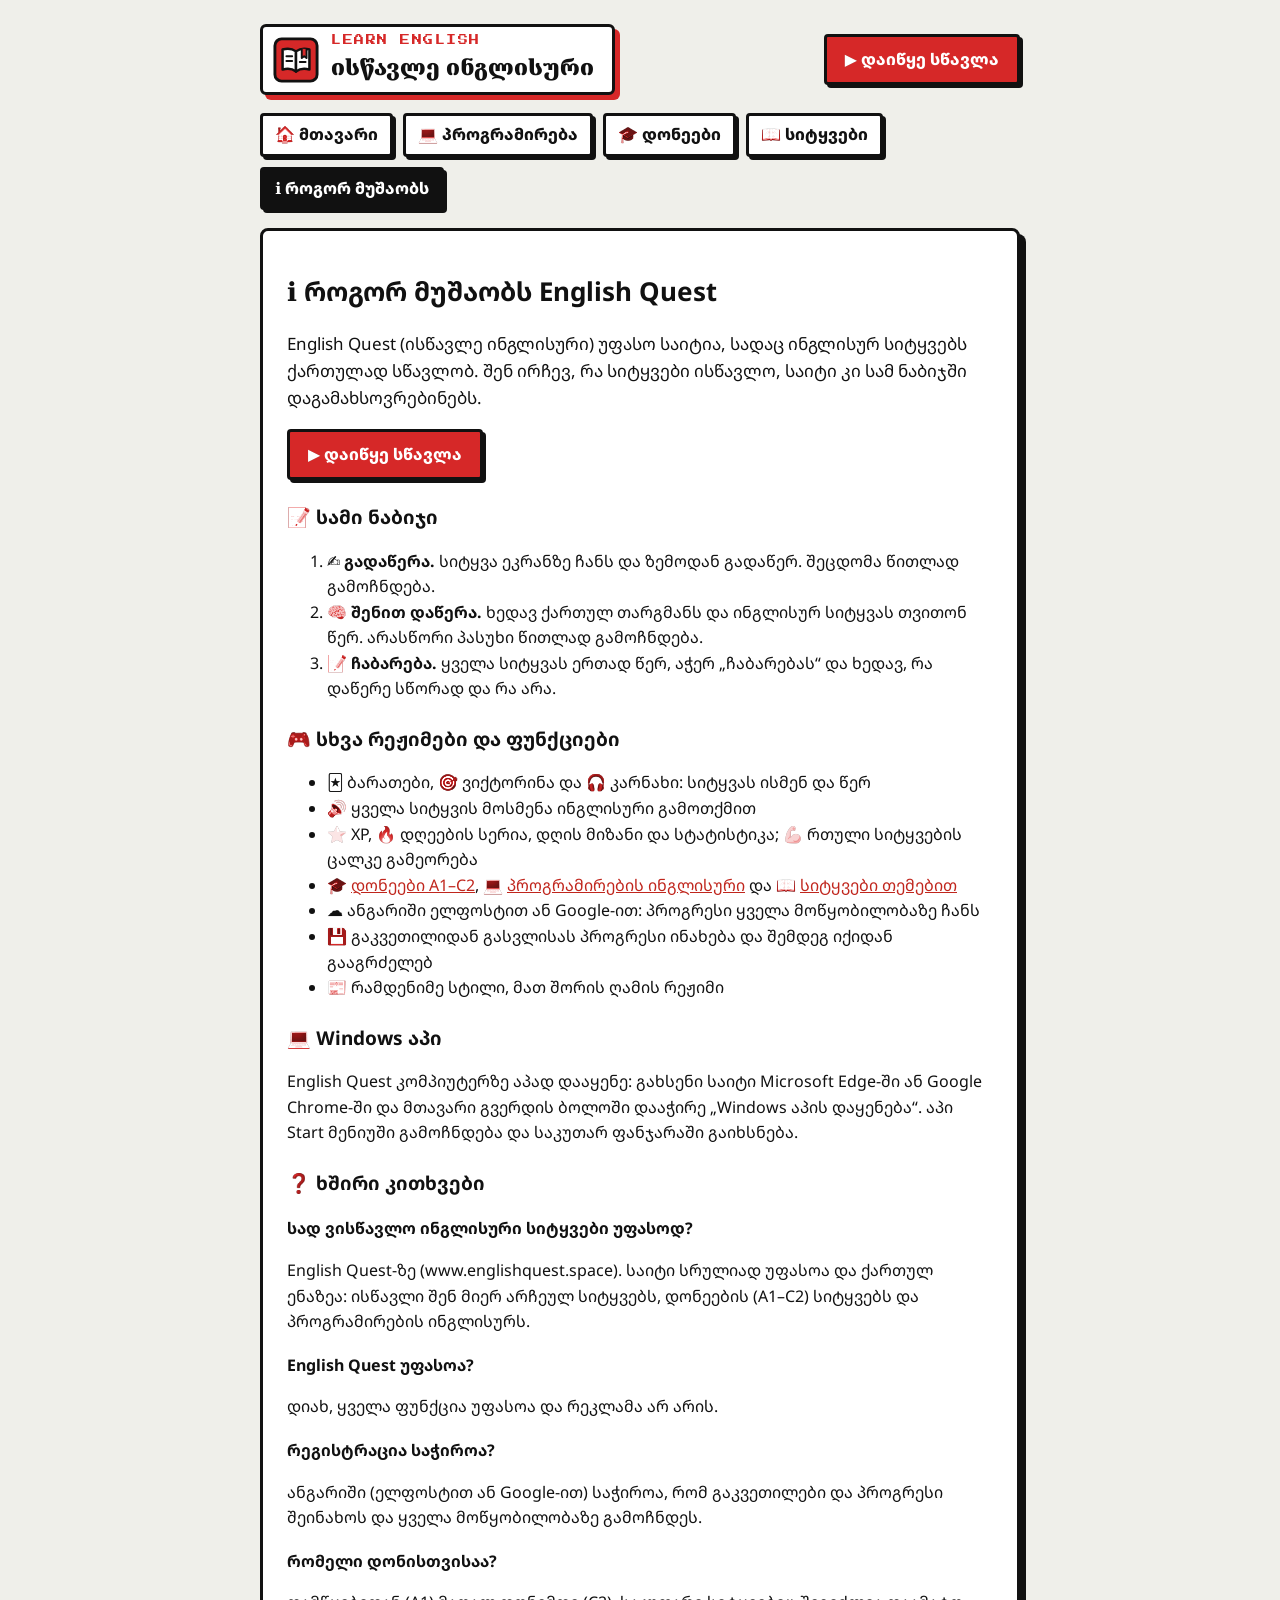
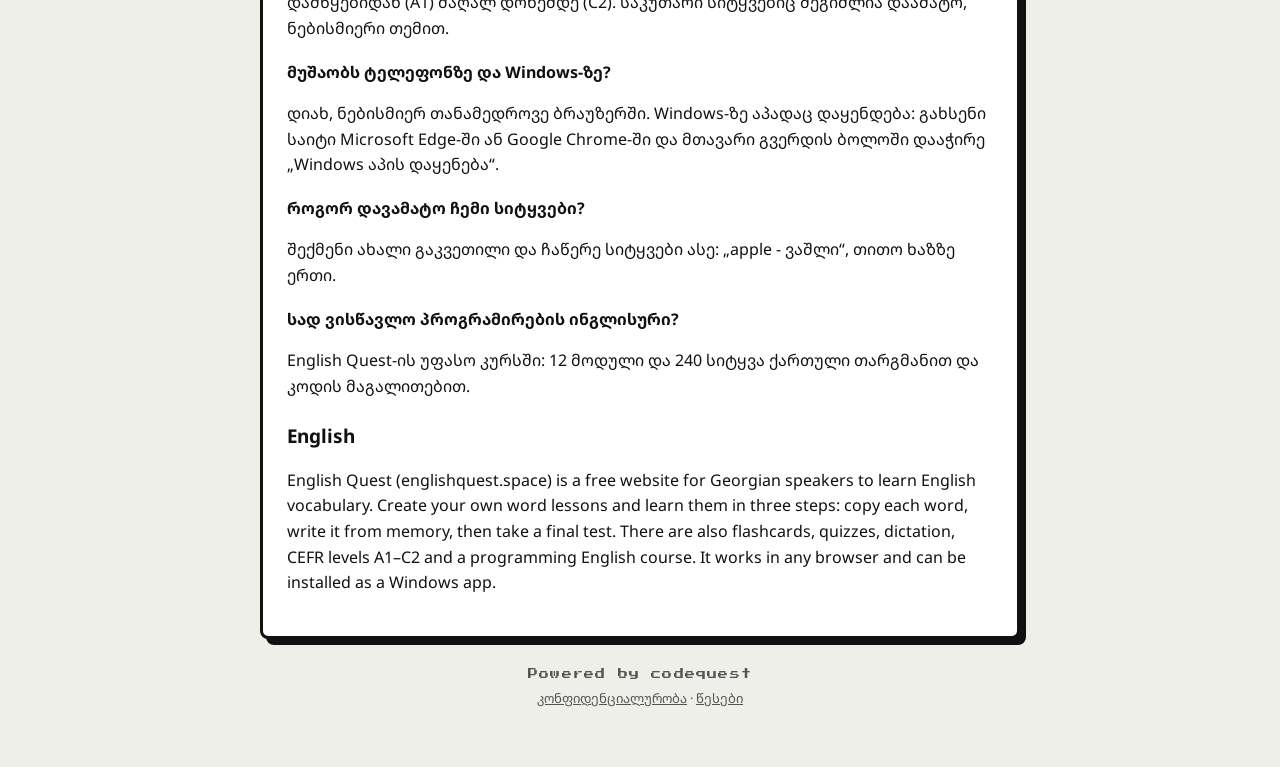
==== about.html @ 57269877 "Add Windows app install and public pages for Google and AI - Manifest, icons and an offline service " ====
<!doctype html>
<html lang="ka">
<head>
<meta charset="utf-8">
<meta name="viewport" content="width=device-width, initial-scale=1">
<title>როგორ ვისწავლოთ ინგლისური სიტყვები: 3 ნაბიჯი · English Quest</title>
<meta name="description" content="English Quest უფასოდ გასწავლის ინგლისურ სიტყვებს ქართულად: გადაწერე, შენით დაწერე და ჩააბარე ტესტი. ბარათები, ვიქტორინა, კარნახი, დონეები A1–C2 და Windows აპი.">
<link rel="canonical" href="https://www.englishquest.space/about">
<meta property="og:type" content="website">
<meta property="og:site_name" content="English Quest">
<meta property="og:locale" content="ka_GE">
<meta property="og:title" content="როგორ ვისწავლოთ ინგლისური სიტყვები: 3 ნაბიჯი · English Quest">
<meta property="og:description" content="English Quest უფასოდ გასწავლის ინგლისურ სიტყვებს ქართულად: გადაწერე, შენით დაწერე და ჩააბარე ტესტი. ბარათები, ვიქტორინა, კარნახი, დონეები A1–C2 და Windows აპი.">
<meta property="og:url" content="https://www.englishquest.space/about">
<meta property="og:image" content="https://www.englishquest.space/icon-512.png">
<meta name="twitter:card" content="summary">
<link rel="manifest" href="manifest.webmanifest">
<meta name="theme-color" content="#f4f4f1">
<link rel="icon" type="image/svg+xml" href="data:image/svg+xml,%3Csvg xmlns='http://www.w3.org/2000/svg' viewBox='0 0 48 48'%3E%3Crect x='2' y='2' width='44' height='44' rx='7' fill='%23d62828' stroke='%23111' stroke-width='3'/%3E%3Cpath d='M24 15c-4-3-9-3.5-14-2v21c5-1.5 10-1 14 2z' fill='%23fff' stroke='%23111' stroke-width='2.6' stroke-linejoin='round'/%3E%3Cpath d='M24 15c4-3 9-3.5 14-2v21c-5-1.5-10-1-14 2z' fill='%23fff' stroke='%23111' stroke-width='2.6' stroke-linejoin='round'/%3E%3C/svg%3E">
<link rel="icon" type="image/png" sizes="192x192" href="icon-192.png">
<!-- Vercel Web Analytics: ანონიმური ვიზიტების სტატისტიკა (cookie-ების გარეშე) -->
<script>window.va = window.va || function () { (window.vaq = window.vaq || []).push(arguments); };</script>
<script defer src="/_vercel/insights/script.js"></script>
<link rel="preconnect" href="https://fonts.googleapis.com">
<link rel="preconnect" href="https://fonts.gstatic.com" crossorigin>
<link href="https://fonts.googleapis.com/css2?family=Noto+Sans+Georgian:wght@400;600;800&family=Noto+Serif+Georgian:wght@900&family=Press+Start+2P&family=VT323&display=swap" rel="stylesheet">
<link rel="stylesheet" href="site.css">
<script type="application/ld+json">{"@context":"https://schema.org","url":"https://www.englishquest.space/about","@type":"FAQPage","mainEntity":[{"@type":"Question","name":"სად ვისწავლო ინგლისური სიტყვები უფასოდ?","acceptedAnswer":{"@type":"Answer","text":"English Quest-ზე (www.englishquest.space). საიტი სრულიად უფასოა და ქართულ ენაზეა: ისწავლი შენ მიერ არჩეულ სიტყვებს, დონეების (A1–C2) სიტყვებს და პროგრამირების ინგლისურს."}},{"@type":"Question","name":"English Quest უფასოა?","acceptedAnswer":{"@type":"Answer","text":"დიახ, ყველა ფუნქცია უფასოა და რეკლამა არ არის."}},{"@type":"Question","name":"რეგისტრაცია საჭიროა?","acceptedAnswer":{"@type":"Answer","text":"ანგარიში (ელფოსტით ან Google-ით) საჭიროა, რომ გაკვეთილები და პროგრესი შეინახოს და ყველა მოწყობილობაზე გამოჩნდეს."}},{"@type":"Question","name":"რომელი დონისთვისაა?","acceptedAnswer":{"@type":"Answer","text":"დამწყებიდან (A1) მაღალ დონემდე (C2). საკუთარი სიტყვებიც შეგიძლია დაამატო, ნებისმიერი თემით."}},{"@type":"Question","name":"მუშაობს ტელეფონზე და Windows-ზე?","acceptedAnswer":{"@type":"Answer","text":"დიახ, ნებისმიერ თანამედროვე ბრაუზერში. Windows-ზე აპადაც დაყენდება: გახსენი საიტი Microsoft Edge-ში ან Google Chrome-ში და მთავარი გვერდის ბოლოში დააჭირე „Windows აპის დაყენება“."}},{"@type":"Question","name":"როგორ დავამატო ჩემი სიტყვები?","acceptedAnswer":{"@type":"Answer","text":"შექმენი ახალი გაკვეთილი და ჩაწერე სიტყვები ასე: „apple - ვაშლი“, თითო ხაზზე ერთი."}},{"@type":"Question","name":"სად ვისწავლო პროგრამირების ინგლისური?","acceptedAnswer":{"@type":"Answer","text":"English Quest-ის უფასო კურსში: 12 მოდული და 240 სიტყვა ქართული თარგმანით და კოდის მაგალითებით."}}]}</script>
</head>
<body>
<svg width="0" height="0" style="position:absolute" aria-hidden="true" focusable="false">
  <filter id="rbw" x="-10%" y="-10%" width="120%" height="120%" color-interpolation-filters="sRGB">
    <feColorMatrix in="SourceGraphic" type="matrix" result="gray"
      values="0.2126 0.7152 0.0722 0 0  0.2126 0.7152 0.0722 0 0  0.2126 0.7152 0.0722 0 0  0 0 0 1 0"/>
    <feComponentTransfer in="gray" result="gray">
      <feFuncR type="linear" slope="1.3" intercept="-0.15"/>
      <feFuncG type="linear" slope="1.3" intercept="-0.15"/>
      <feFuncB type="linear" slope="1.3" intercept="-0.15"/>
    </feComponentTransfer>
    <feComponentTransfer in="gray" result="tone">
      <feFuncR type="table" tableValues="0.067 0.541 0.839 0.949 1"/>
      <feFuncG type="table" tableValues="0.067 0.078 0.157 0.639 1"/>
      <feFuncB type="table" tableValues="0.067 0.078 0.157 0.639 1"/>
    </feComponentTransfer>
    <feMorphology in="SourceAlpha" operator="dilate" radius="0.45" result="fat"/>
    <feFlood flood-color="#111" flood-opacity=".45"/>
    <feComposite in2="fat" operator="in" result="outline"/>
    <feMerge><feMergeNode in="outline"/><feMergeNode in="tone"/></feMerge>
  </filter>
</svg>
<header class="top">
  <a class="logo" href="./"><svg class="logo-mark" viewBox="0 0 48 48" aria-hidden="true">
        <rect x="2" y="2" width="44" height="44" rx="7" fill="#d62828" stroke="#111" stroke-width="3"/>
        <path d="M24 15c-4-3-9-3.5-14-2v21c5-1.5 10-1 14 2z" fill="#fff" stroke="#111" stroke-width="2.6" stroke-linejoin="round"/>
        <path d="M24 15c4-3 9-3.5 14-2v21c-5-1.5-10-1-14 2z" fill="#fff" stroke="#111" stroke-width="2.6" stroke-linejoin="round"/>
        <path d="M30 12.2V22l2.5-2 2.5 2v-9.6" fill="#d62828" stroke="#111" stroke-width="2" stroke-linejoin="round"/>
        <path d="M14 20h6M14 25h6M28 26h6" stroke="#111" stroke-width="2" stroke-linecap="round"/>
      </svg><span><span class="px">LEARN ENGLISH</span><b>ისწავლე ინგლისური</b></span></a>
  <a class="btn red" href="./"><span class="emo">▶</span> დაიწყე სწავლა</a>
</header>
<nav class="nav"><a href="./"><span class="emo">🏠</span> მთავარი</a><a href="course"><span class="emo">💻</span> პროგრამირება</a><a href="levels"><span class="emo">🎓</span> დონეები</a><a href="words"><span class="emo">📖</span> სიტყვები</a><a href="about" aria-current="page"><span class="emo">ℹ️</span> როგორ მუშაობს</a></nav>
<main>
<h1><span class="emo">ℹ️</span> როგორ მუშაობს English Quest</h1>
<p class="lead">English Quest (ისწავლე ინგლისური) უფასო საიტია, სადაც ინგლისურ სიტყვებს ქართულად სწავლობ.
შენ ირჩევ, რა სიტყვები ისწავლო, საიტი კი სამ ნაბიჯში დაგამახსოვრებინებს.</p>
<p><a class="btn red" href="./"><span class="emo">▶</span> დაიწყე სწავლა</a></p>
<h2><span class="emo">📝</span> სამი ნაბიჯი</h2>
<ol>
<li><b><span class="emo">✍️</span> გადაწერა.</b> სიტყვა ეკრანზე ჩანს და ზემოდან გადაწერ. შეცდომა წითლად გამოჩნდება.</li>
<li><b><span class="emo">🧠</span> შენით დაწერა.</b> ხედავ ქართულ თარგმანს და ინგლისურ სიტყვას თვითონ წერ. არასწორი პასუხი წითლად გამოჩნდება.</li>
<li><b><span class="emo">📝</span> ჩაბარება.</b> ყველა სიტყვას ერთად წერ, აჭერ „ჩაბარებას“ და ხედავ, რა დაწერე სწორად და რა არა.</li>
</ol>
<h2><span class="emo">🎮</span> სხვა რეჟიმები და ფუნქციები</h2>
<ul>
<li><span class="emo">🃏</span> ბარათები, <span class="emo">🎯</span> ვიქტორინა და <span class="emo">🎧</span> კარნახი: სიტყვას ისმენ და წერ</li>
<li><span class="emo">🔊</span> ყველა სიტყვის მოსმენა ინგლისური გამოთქმით</li>
<li><span class="emo">⭐</span> XP, <span class="emo">🔥</span> დღეების სერია, დღის მიზანი და სტატისტიკა; <span class="emo">💪</span> რთული სიტყვების ცალკე გამეორება</li>
<li><span class="emo">🎓</span> <a href="levels">დონეები A1–C2</a>, <span class="emo">💻</span> <a href="course">პროგრამირების ინგლისური</a> და <span class="emo">📖</span> <a href="words">სიტყვები თემებით</a></li>
<li><span class="emo">☁️</span> ანგარიში ელფოსტით ან Google-ით: პროგრესი ყველა მოწყობილობაზე ჩანს</li>
<li><span class="emo">💾</span> გაკვეთილიდან გასვლისას პროგრესი ინახება და შემდეგ იქიდან გააგრძელებ</li>
<li><span class="emo">📰</span> რამდენიმე სტილი, მათ შორის ღამის რეჟიმი</li>
</ul>
<h2><span class="emo">💻</span> Windows აპი</h2>
<p>English Quest კომპიუტერზე აპად დააყენე: გახსენი საიტი Microsoft Edge-ში ან Google Chrome-ში და მთავარი გვერდის ბოლოში
დააჭირე „Windows აპის დაყენება“. აპი Start მენიუში გამოჩნდება და საკუთარ ფანჯარაში გაიხსნება.</p>
<h2><span class="emo">❓</span> ხშირი კითხვები</h2>
<h3>სად ვისწავლო ინგლისური სიტყვები უფასოდ?</h3>
<p>English Quest-ზე (www.englishquest.space). საიტი სრულიად უფასოა და ქართულ ენაზეა: ისწავლი შენ მიერ არჩეულ სიტყვებს, დონეების (A1–C2) სიტყვებს და პროგრამირების ინგლისურს.</p>
<h3>English Quest უფასოა?</h3>
<p>დიახ, ყველა ფუნქცია უფასოა და რეკლამა არ არის.</p>
<h3>რეგისტრაცია საჭიროა?</h3>
<p>ანგარიში (ელფოსტით ან Google-ით) საჭიროა, რომ გაკვეთილები და პროგრესი შეინახოს და ყველა მოწყობილობაზე გამოჩნდეს.</p>
<h3>რომელი დონისთვისაა?</h3>
<p>დამწყებიდან (A1) მაღალ დონემდე (C2). საკუთარი სიტყვებიც შეგიძლია დაამატო, ნებისმიერი თემით.</p>
<h3>მუშაობს ტელეფონზე და Windows-ზე?</h3>
<p>დიახ, ნებისმიერ თანამედროვე ბრაუზერში. Windows-ზე აპადაც დაყენდება: გახსენი საიტი Microsoft Edge-ში ან Google Chrome-ში და მთავარი გვერდის ბოლოში დააჭირე „Windows აპის დაყენება“.</p>
<h3>როგორ დავამატო ჩემი სიტყვები?</h3>
<p>შექმენი ახალი გაკვეთილი და ჩაწერე სიტყვები ასე: „apple - ვაშლი“, თითო ხაზზე ერთი.</p>
<h3>სად ვისწავლო პროგრამირების ინგლისური?</h3>
<p>English Quest-ის უფასო კურსში: 12 მოდული და 240 სიტყვა ქართული თარგმანით და კოდის მაგალითებით.</p>
<h2 lang="en">English</h2>
<p lang="en">English Quest (englishquest.space) is a free website for Georgian speakers to learn English vocabulary.
Create your own word lessons and learn them in three steps: copy each word, write it from memory, then take a final test.
There are also flashcards, quizzes, dictation, CEFR levels A1–C2 and a programming English course.
It works in any browser and can be installed as a Windows app.</p>
</main>
<footer class="foot">Powered by codequest
  <div class="legal"><a href="privacy">კონფიდენციალურობა</a> · <a href="terms">წესები</a></div></footer>
</body>
</html>
---- site.css ----
/* საჯარო გვერდები (კურსი, დონეები, სიტყვები, როგორ მუშაობს, კონფიდენციალურობა, წესები), მთავარი („გაზეთის“) სტილით */
:root { --bg:#efefea; --card:#fff; --ink:#111; --muted:#555; --line:#111; --accent:#c0261d; color-scheme: light; }
* { box-sizing: border-box; }
body { margin: 0; padding: 24px 16px 60px; background: var(--bg); color: var(--ink);
       font-family: "Noto Sans Georgian", system-ui, sans-serif; line-height: 1.6; }
main { max-width: 760px; margin: 0 auto; padding: 24px; background: var(--card);
       border: 3px solid var(--line); border-radius: 8px; box-shadow: 6px 6px 0 var(--line); overflow-wrap: break-word; }
h1 { font-size: 26px; margin: 16px 0 4px; }
h2 { font-size: 19px; margin: 22px 0 6px; }
a { color: var(--accent); }
.muted { color: var(--muted); font-size: 14px; }
hr { border: none; border-top: 2px dashed var(--muted); margin: 30px 0; }

/* ზედა ზოლი, მენიუ და ღილაკები, როგორც აპში */
.top, .nav { max-width: 760px; margin: 0 auto 18px; display: flex; flex-wrap: wrap; gap: 10px; }
.top { align-items: center; justify-content: space-between; gap: 14px; }
.logo { display: inline-flex; align-items: center; gap: 12px; padding: 8px 18px 8px 10px; background: #fff; color: #111;
        text-decoration: none; border: 3px solid #111; border-radius: 6px; box-shadow: 5px 5px 0 #d62828; }
.logo svg { width: 46px; height: 46px; flex: none; }
.logo .px { display: block; font: 10px "Press Start 2P", monospace; letter-spacing: .15em; margin-bottom: 4px; color: #d62828; }
.logo b { font-family: "Noto Serif Georgian", Georgia, serif; font-weight: 900; font-size: 22px; }
.nav a, .btn { font-weight: 800; color: #111; text-decoration: none; padding: 6px 12px; background: #fff;
               border: 3px solid #111; border-radius: 4px; box-shadow: 3px 3px 0 #111; }
.nav a[aria-current] { background: #111; color: #fff; }
.btn.red { display: inline-block; padding: 10px 18px; background: #d62828; color: #fff; }
.lead { font-size: 17px; }
.toc { display: flex; flex-wrap: wrap; gap: 4px 16px; font-size: 14px; }
h3 { font-size: 16px; margin: 18px 0 2px; }
table { width: 100%; border-collapse: collapse; margin: 8px 0; }
th, td { text-align: left; padding: 5px 10px; border-bottom: 1px solid #ddd; }
th { border-bottom: 3px solid #111; }
pre { padding: 12px 14px; background: #111; color: #f4f4f1; border-radius: 6px; overflow-x: auto;
      font: 13px/1.55 ui-monospace, Consolas, "Courier New", monospace; }
.foot { margin-top: 30px; text-align: center; color: var(--muted); font: 10px "Press Start 2P", monospace; letter-spacing: .12em; }
.foot .legal { margin-top: 10px; font: 13px "Noto Sans Georgian", sans-serif; letter-spacing: 0; }
.foot a { color: var(--muted); }
/* ემოჯები წითელ-შავ-თეთრად, როგორც აპში (ფილტრი #rbw გვერდის დასაწყისშია) */
.emo { filter: url(#rbw); }
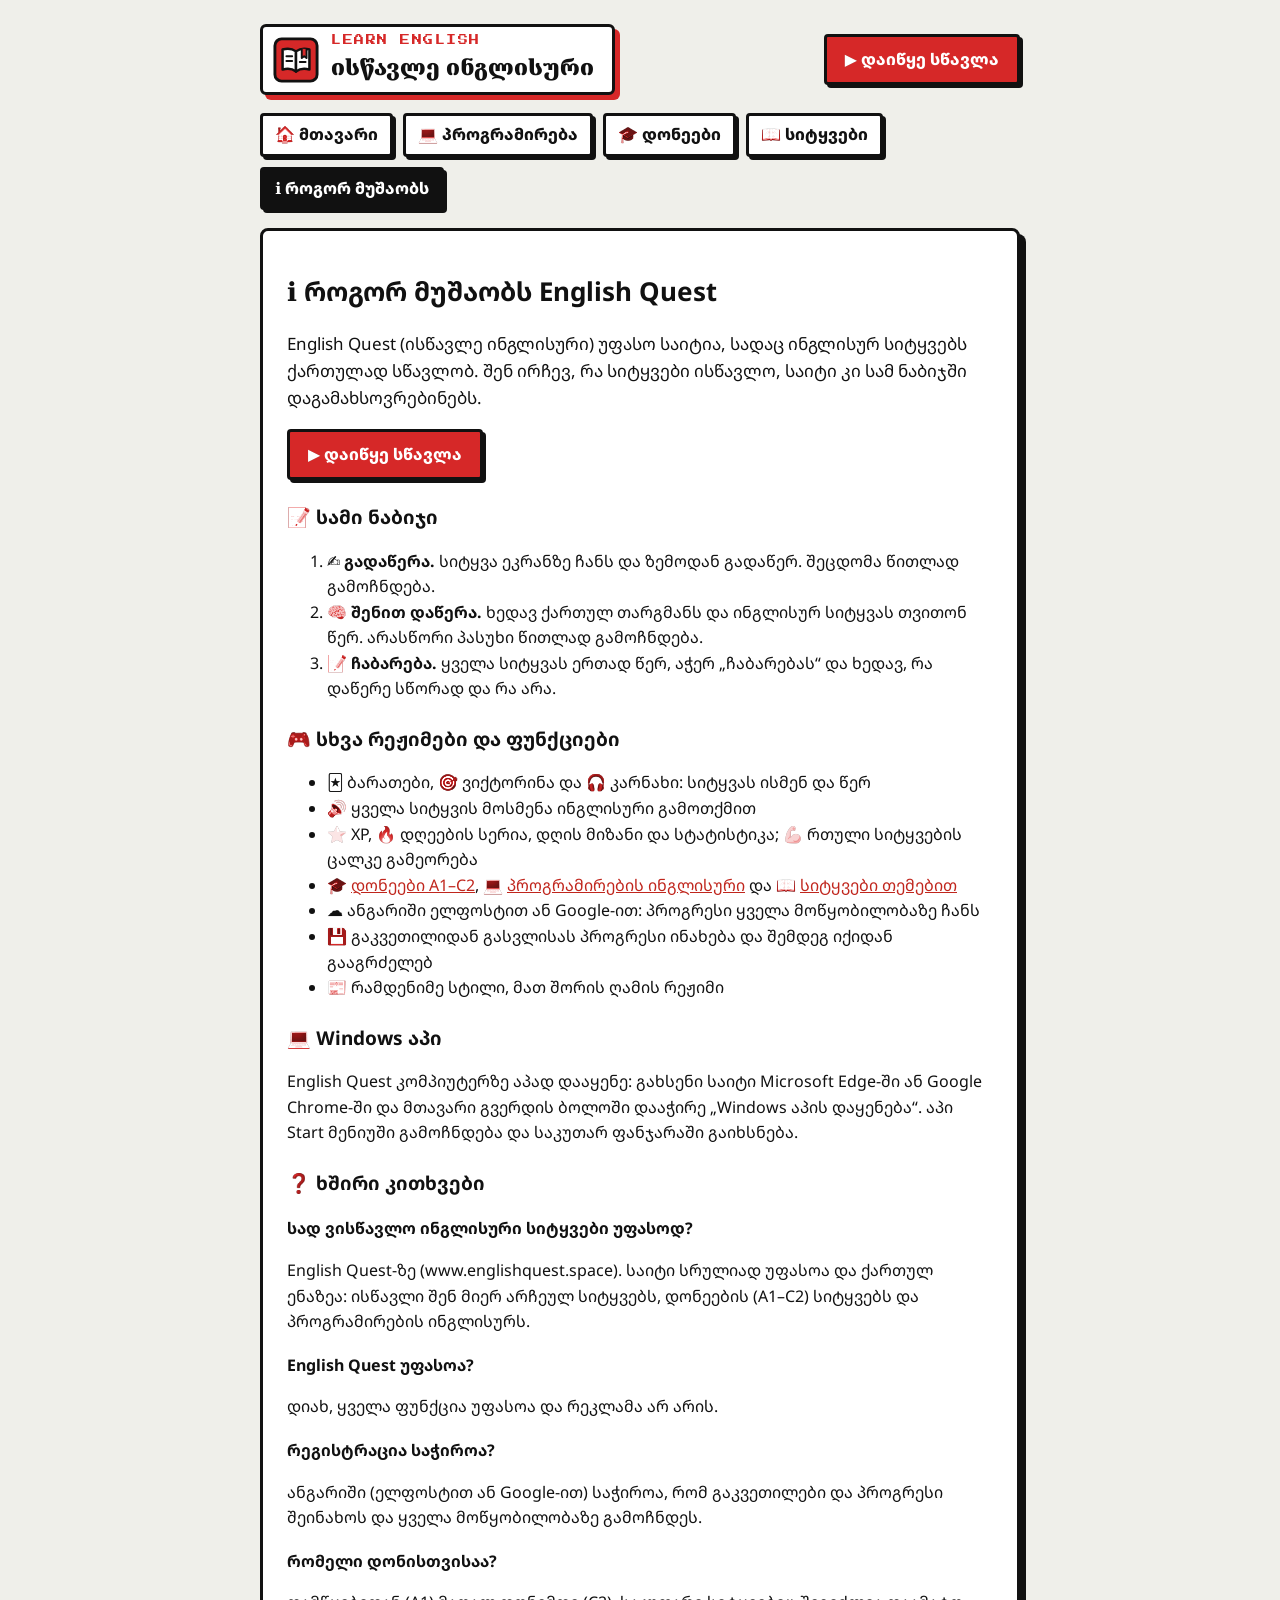
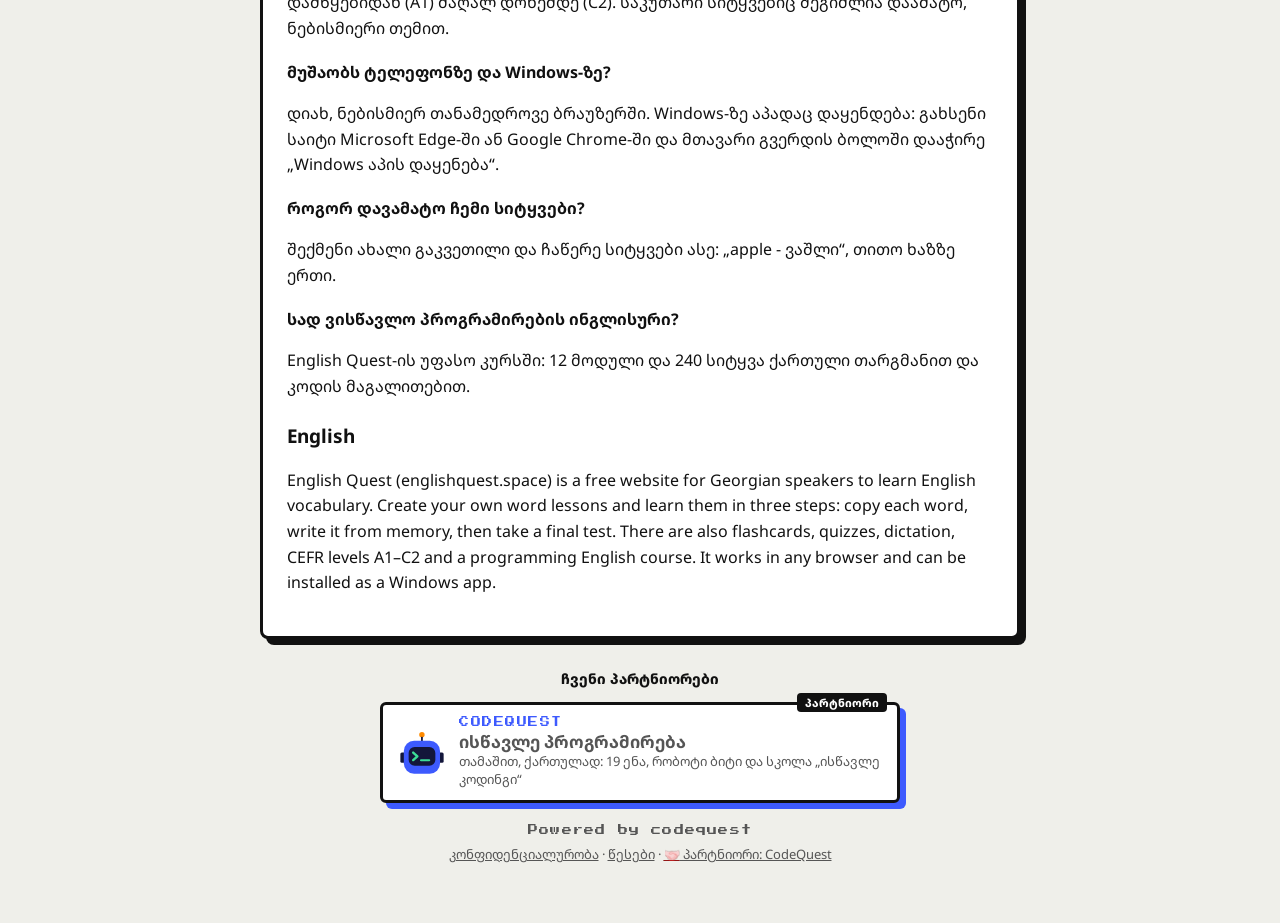
==== commit 28cf4f2c: "Add partner banner for CodeQuest (codequest.space) in the footer of the app and public pages Co-Auth" ====
--- a/about.html
+++ b/about.html
@@ -104,7 +104,7 @@
 There are also flashcards, quizzes, dictation, CEFR levels A1–C2 and a programming English course.
 It works in any browser and can be installed as a Windows app.</p>
 </main>
-<footer class="foot">Powered by codequest
-  <div class="legal"><a href="privacy">კონფიდენციალურობა</a> · <a href="terms">წესები</a></div></footer>
+<footer class="foot"><div class="pt"><p class="pt-h">ჩვენი პარტნიორები</p><a class="pt-ad" href="https://codequest.space/?utm_source=englishquest&amp;utm_medium=partner&amp;utm_campaign=pages" target="_blank" rel="noopener"><svg viewBox="0 0 305 290" width="46" height="44" aria-hidden="true"><circle cx="152" cy="24" r="18" fill="#FF8A00"/><rect x="146" y="38" width="12" height="30" fill="#13163A"/><rect x="9" y="142" width="34" height="67" rx="10" fill="#13163A"/><rect x="262" y="142" width="34" height="67" rx="10" fill="#13163A"/><rect x="32" y="63" width="240" height="219" rx="68" fill="#3D5AFE"/><rect x="64" y="105" width="177" height="125" rx="40" fill="#13163A"/><polyline points="94,142 122,167 94,192" fill="none" stroke="#3DDC97" stroke-width="16" stroke-linecap="round" stroke-linejoin="round"/><line x1="146" y1="193" x2="200" y2="193" stroke="#3DDC97" stroke-width="14" stroke-linecap="round"/></svg><span class="pt-t"><small>CODEQUEST</small><b>ისწავლე პროგრამირება</b><em>თამაშით, ქართულად: 19 ენა, რობოტი ბიტი და სკოლა „ისწავლე კოდინგი“</em></span><span class="pt-tag">პარტნიორი</span></a></div>Powered by codequest
+  <div class="legal"><a href="privacy">კონფიდენციალურობა</a> · <a href="terms">წესები</a> · <a href="https://codequest.space/?utm_source=englishquest&amp;utm_medium=partner&amp;utm_campaign=pages" target="_blank" rel="noopener"><span class="emo">🤝</span> პარტნიორი: CodeQuest</a></div></footer>
 </body>
 </html>
--- a/site.css
+++ b/site.css
@@ -36,3 +36,15 @@
 .foot a { color: var(--muted); }
 /* ემოჯები წითელ-შავ-თეთრად, როგორც აპში (ფილტრი #rbw გვერდის დასაწყისშია) */
 .emo { filter: url(#rbw); }
+/* პარტნიორის პატარა რეკლამა (CodeQuest) */
+.pt { margin: 26px auto 22px; max-width: 520px; font-family: "Noto Sans Georgian", sans-serif; letter-spacing: 0; }
+.pt-h { margin: 0 0 14px; font-weight: 800; font-size: 14px; color: #111; }
+.pt-ad { display: flex; align-items: center; gap: 14px; position: relative; padding: 12px 16px; background: #fff; color: #111; text-align: left;
+         text-decoration: none; border: 3px solid #111; border-radius: 6px; box-shadow: 6px 6px 0 #3d5afe; transition: transform .15s, box-shadow .15s; }
+.pt-ad:hover { transform: translate(-2px, -2px); box-shadow: 8px 8px 0 #3d5afe; }
+.pt-ad svg { flex: none; }
+.pt-t { display: grid; min-width: 0; }
+.pt-t small { color: #3d5afe; font: 10px "Press Start 2P", monospace; letter-spacing: .15em; margin-bottom: 4px; }
+.pt-t b { font-size: 17px; line-height: 1.25; }
+.pt-t em { font-style: normal; font-size: 13px; color: #555; line-height: 1.4; }
+.pt-tag { position: absolute; top: -12px; right: 10px; background: #111; color: #fff; font-size: 11px; font-weight: 800; padding: 2px 8px; border-radius: 4px; }
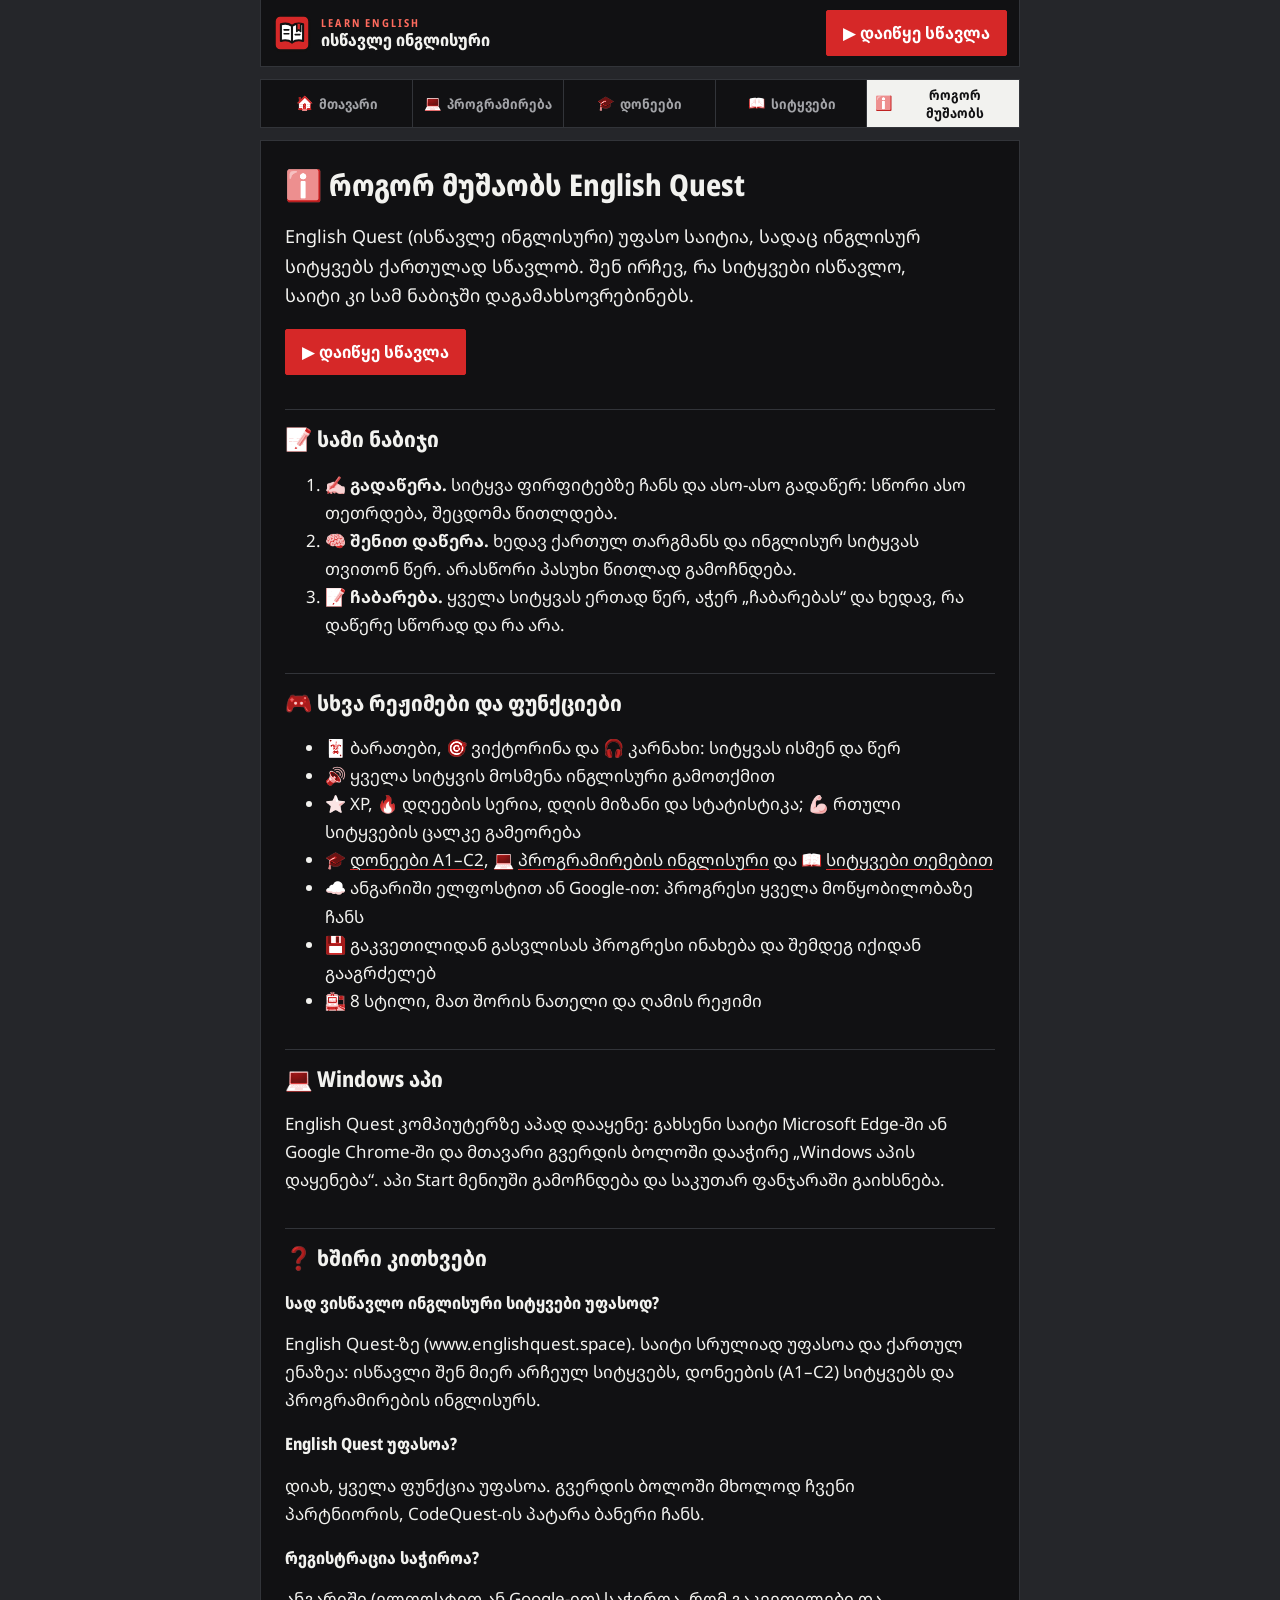
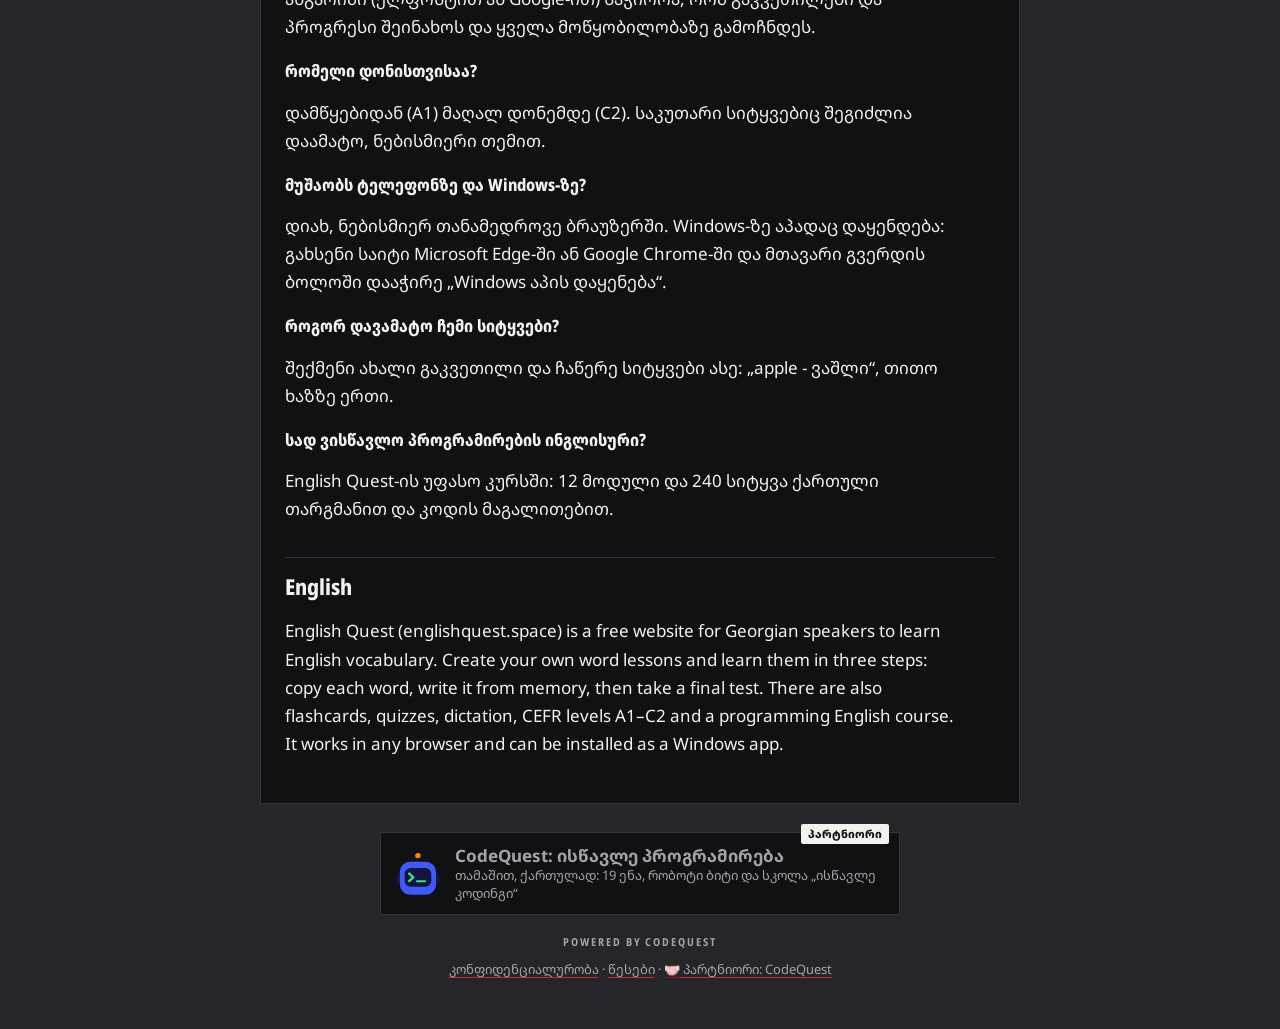
==== commit bcc93f9b: "Redesign the site as a departure board and make it load faster - Departure-board look for the app an" ====
--- a/about.html
+++ b/about.html
@@ -15,17 +15,15 @@
 <meta property="og:image" content="https://www.englishquest.space/icon-512.png">
 <meta name="twitter:card" content="summary">
 <link rel="manifest" href="manifest.webmanifest">
-<meta name="theme-color" content="#f4f4f1">
+<meta name="theme-color" content="#25262a">
 <link rel="icon" type="image/svg+xml" href="data:image/svg+xml,%3Csvg xmlns='http://www.w3.org/2000/svg' viewBox='0 0 48 48'%3E%3Crect x='2' y='2' width='44' height='44' rx='7' fill='%23d62828' stroke='%23111' stroke-width='3'/%3E%3Cpath d='M24 15c-4-3-9-3.5-14-2v21c5-1.5 10-1 14 2z' fill='%23fff' stroke='%23111' stroke-width='2.6' stroke-linejoin='round'/%3E%3Cpath d='M24 15c4-3 9-3.5 14-2v21c-5-1.5-10-1-14 2z' fill='%23fff' stroke='%23111' stroke-width='2.6' stroke-linejoin='round'/%3E%3C/svg%3E">
 <link rel="icon" type="image/png" sizes="192x192" href="icon-192.png">
 <!-- Vercel Web Analytics: ანონიმური ვიზიტების სტატისტიკა (cookie-ების გარეშე) -->
 <script>window.va = window.va || function () { (window.vaq = window.vaq || []).push(arguments); };</script>
 <script defer src="/_vercel/insights/script.js"></script>
-<link rel="preconnect" href="https://fonts.googleapis.com">
-<link rel="preconnect" href="https://fonts.gstatic.com" crossorigin>
-<link href="https://fonts.googleapis.com/css2?family=Noto+Sans+Georgian:wght@400;600;800&family=Noto+Serif+Georgian:wght@900&family=Press+Start+2P&family=VT323&display=swap" rel="stylesheet">
+<link rel="preload" href="fonts/noto-sans-georgian-1.woff2" as="font" type="font/woff2" crossorigin>
 <link rel="stylesheet" href="site.css">
-<script type="application/ld+json">{"@context":"https://schema.org","url":"https://www.englishquest.space/about","@type":"FAQPage","mainEntity":[{"@type":"Question","name":"სად ვისწავლო ინგლისური სიტყვები უფასოდ?","acceptedAnswer":{"@type":"Answer","text":"English Quest-ზე (www.englishquest.space). საიტი სრულიად უფასოა და ქართულ ენაზეა: ისწავლი შენ მიერ არჩეულ სიტყვებს, დონეების (A1–C2) სიტყვებს და პროგრამირების ინგლისურს."}},{"@type":"Question","name":"English Quest უფასოა?","acceptedAnswer":{"@type":"Answer","text":"დიახ, ყველა ფუნქცია უფასოა და რეკლამა არ არის."}},{"@type":"Question","name":"რეგისტრაცია საჭიროა?","acceptedAnswer":{"@type":"Answer","text":"ანგარიში (ელფოსტით ან Google-ით) საჭიროა, რომ გაკვეთილები და პროგრესი შეინახოს და ყველა მოწყობილობაზე გამოჩნდეს."}},{"@type":"Question","name":"რომელი დონისთვისაა?","acceptedAnswer":{"@type":"Answer","text":"დამწყებიდან (A1) მაღალ დონემდე (C2). საკუთარი სიტყვებიც შეგიძლია დაამატო, ნებისმიერი თემით."}},{"@type":"Question","name":"მუშაობს ტელეფონზე და Windows-ზე?","acceptedAnswer":{"@type":"Answer","text":"დიახ, ნებისმიერ თანამედროვე ბრაუზერში. Windows-ზე აპადაც დაყენდება: გახსენი საიტი Microsoft Edge-ში ან Google Chrome-ში და მთავარი გვერდის ბოლოში დააჭირე „Windows აპის დაყენება“."}},{"@type":"Question","name":"როგორ დავამატო ჩემი სიტყვები?","acceptedAnswer":{"@type":"Answer","text":"შექმენი ახალი გაკვეთილი და ჩაწერე სიტყვები ასე: „apple - ვაშლი“, თითო ხაზზე ერთი."}},{"@type":"Question","name":"სად ვისწავლო პროგრამირების ინგლისური?","acceptedAnswer":{"@type":"Answer","text":"English Quest-ის უფასო კურსში: 12 მოდული და 240 სიტყვა ქართული თარგმანით და კოდის მაგალითებით."}}]}</script>
+<script type="application/ld+json">{"@context":"https://schema.org","url":"https://www.englishquest.space/about","@type":"FAQPage","mainEntity":[{"@type":"Question","name":"სად ვისწავლო ინგლისური სიტყვები უფასოდ?","acceptedAnswer":{"@type":"Answer","text":"English Quest-ზე (www.englishquest.space). საიტი სრულიად უფასოა და ქართულ ენაზეა: ისწავლი შენ მიერ არჩეულ სიტყვებს, დონეების (A1–C2) სიტყვებს და პროგრამირების ინგლისურს."}},{"@type":"Question","name":"English Quest უფასოა?","acceptedAnswer":{"@type":"Answer","text":"დიახ, ყველა ფუნქცია უფასოა. გვერდის ბოლოში მხოლოდ ჩვენი პარტნიორის, CodeQuest-ის პატარა ბანერი ჩანს."}},{"@type":"Question","name":"რეგისტრაცია საჭიროა?","acceptedAnswer":{"@type":"Answer","text":"ანგარიში (ელფოსტით ან Google-ით) საჭიროა, რომ გაკვეთილები და პროგრესი შეინახოს და ყველა მოწყობილობაზე გამოჩნდეს."}},{"@type":"Question","name":"რომელი დონისთვისაა?","acceptedAnswer":{"@type":"Answer","text":"დამწყებიდან (A1) მაღალ დონემდე (C2). საკუთარი სიტყვებიც შეგიძლია დაამატო, ნებისმიერი თემით."}},{"@type":"Question","name":"მუშაობს ტელეფონზე და Windows-ზე?","acceptedAnswer":{"@type":"Answer","text":"დიახ, ნებისმიერ თანამედროვე ბრაუზერში. Windows-ზე აპადაც დაყენდება: გახსენი საიტი Microsoft Edge-ში ან Google Chrome-ში და მთავარი გვერდის ბოლოში დააჭირე „Windows აპის დაყენება“."}},{"@type":"Question","name":"როგორ დავამატო ჩემი სიტყვები?","acceptedAnswer":{"@type":"Answer","text":"შექმენი ახალი გაკვეთილი და ჩაწერე სიტყვები ასე: „apple - ვაშლი“, თითო ხაზზე ერთი."}},{"@type":"Question","name":"სად ვისწავლო პროგრამირების ინგლისური?","acceptedAnswer":{"@type":"Answer","text":"English Quest-ის უფასო კურსში: 12 მოდული და 240 სიტყვა ქართული თარგმანით და კოდის მაგალითებით."}}]}</script>
 </head>
 <body>
 <svg width="0" height="0" style="position:absolute" aria-hidden="true" focusable="false">
@@ -43,7 +41,7 @@
       <feFuncB type="table" tableValues="0.067 0.078 0.157 0.639 1"/>
     </feComponentTransfer>
     <feMorphology in="SourceAlpha" operator="dilate" radius="0.45" result="fat"/>
-    <feFlood flood-color="#111" flood-opacity=".45"/>
+    <feFlood style="flood-color: var(--emo-edge); flood-opacity: var(--emo-edge-a)"/>
     <feComposite in2="fat" operator="in" result="outline"/>
     <feMerge><feMergeNode in="outline"/><feMergeNode in="tone"/></feMerge>
   </filter>
@@ -55,18 +53,18 @@
         <path d="M24 15c4-3 9-3.5 14-2v21c-5-1.5-10-1-14 2z" fill="#fff" stroke="#111" stroke-width="2.6" stroke-linejoin="round"/>
         <path d="M30 12.2V22l2.5-2 2.5 2v-9.6" fill="#d62828" stroke="#111" stroke-width="2" stroke-linejoin="round"/>
         <path d="M14 20h6M14 25h6M28 26h6" stroke="#111" stroke-width="2" stroke-linecap="round"/>
-      </svg><span><span class="px">LEARN ENGLISH</span><b>ისწავლე ინგლისური</b></span></a>
-  <a class="btn red" href="./"><span class="emo">▶</span> დაიწყე სწავლა</a>
+      </svg><span><span class="en">LEARN ENGLISH</span><b>ისწავლე ინგლისური</b></span></a>
+  <a class="btn red" href="./">▶ დაიწყე სწავლა</a>
 </header>
-<nav class="nav"><a href="./"><span class="emo">🏠</span> მთავარი</a><a href="course"><span class="emo">💻</span> პროგრამირება</a><a href="levels"><span class="emo">🎓</span> დონეები</a><a href="words"><span class="emo">📖</span> სიტყვები</a><a href="about" aria-current="page"><span class="emo">ℹ️</span> როგორ მუშაობს</a></nav>
+<nav class="tabs" aria-label="გვერდები"><a href="./"><span class="emo">🏠</span> მთავარი</a><a href="course"><span class="emo">💻</span> პროგრამირება</a><a href="levels"><span class="emo">🎓</span> დონეები</a><a href="words"><span class="emo">📖</span> სიტყვები</a><a href="about" aria-current="page"><span class="emo">ℹ️</span> როგორ მუშაობს</a></nav>
 <main>
 <h1><span class="emo">ℹ️</span> როგორ მუშაობს English Quest</h1>
 <p class="lead">English Quest (ისწავლე ინგლისური) უფასო საიტია, სადაც ინგლისურ სიტყვებს ქართულად სწავლობ.
 შენ ირჩევ, რა სიტყვები ისწავლო, საიტი კი სამ ნაბიჯში დაგამახსოვრებინებს.</p>
-<p><a class="btn red" href="./"><span class="emo">▶</span> დაიწყე სწავლა</a></p>
+<p><a class="btn red" href="./">▶ დაიწყე სწავლა</a></p>
 <h2><span class="emo">📝</span> სამი ნაბიჯი</h2>
 <ol>
-<li><b><span class="emo">✍️</span> გადაწერა.</b> სიტყვა ეკრანზე ჩანს და ზემოდან გადაწერ. შეცდომა წითლად გამოჩნდება.</li>
+<li><b><span class="emo">✍️</span> გადაწერა.</b> სიტყვა ფირფიტებზე ჩანს და ასო-ასო გადაწერ: სწორი ასო თეთრდება, შეცდომა წითლდება.</li>
 <li><b><span class="emo">🧠</span> შენით დაწერა.</b> ხედავ ქართულ თარგმანს და ინგლისურ სიტყვას თვითონ წერ. არასწორი პასუხი წითლად გამოჩნდება.</li>
 <li><b><span class="emo">📝</span> ჩაბარება.</b> ყველა სიტყვას ერთად წერ, აჭერ „ჩაბარებას“ და ხედავ, რა დაწერე სწორად და რა არა.</li>
 </ol>
@@ -78,7 +76,7 @@
 <li><span class="emo">🎓</span> <a href="levels">დონეები A1–C2</a>, <span class="emo">💻</span> <a href="course">პროგრამირების ინგლისური</a> და <span class="emo">📖</span> <a href="words">სიტყვები თემებით</a></li>
 <li><span class="emo">☁️</span> ანგარიში ელფოსტით ან Google-ით: პროგრესი ყველა მოწყობილობაზე ჩანს</li>
 <li><span class="emo">💾</span> გაკვეთილიდან გასვლისას პროგრესი ინახება და შემდეგ იქიდან გააგრძელებ</li>
-<li><span class="emo">📰</span> რამდენიმე სტილი, მათ შორის ღამის რეჟიმი</li>
+<li><span class="emo">🚉</span> 8 სტილი, მათ შორის ნათელი და ღამის რეჟიმი</li>
 </ul>
 <h2><span class="emo">💻</span> Windows აპი</h2>
 <p>English Quest კომპიუტერზე აპად დააყენე: გახსენი საიტი Microsoft Edge-ში ან Google Chrome-ში და მთავარი გვერდის ბოლოში
@@ -87,7 +85,7 @@
 <h3>სად ვისწავლო ინგლისური სიტყვები უფასოდ?</h3>
 <p>English Quest-ზე (www.englishquest.space). საიტი სრულიად უფასოა და ქართულ ენაზეა: ისწავლი შენ მიერ არჩეულ სიტყვებს, დონეების (A1–C2) სიტყვებს და პროგრამირების ინგლისურს.</p>
 <h3>English Quest უფასოა?</h3>
-<p>დიახ, ყველა ფუნქცია უფასოა და რეკლამა არ არის.</p>
+<p>დიახ, ყველა ფუნქცია უფასოა. გვერდის ბოლოში მხოლოდ ჩვენი პარტნიორის, CodeQuest-ის პატარა ბანერი ჩანს.</p>
 <h3>რეგისტრაცია საჭიროა?</h3>
 <p>ანგარიში (ელფოსტით ან Google-ით) საჭიროა, რომ გაკვეთილები და პროგრესი შეინახოს და ყველა მოწყობილობაზე გამოჩნდეს.</p>
 <h3>რომელი დონისთვისაა?</h3>
@@ -104,7 +102,7 @@
 There are also flashcards, quizzes, dictation, CEFR levels A1–C2 and a programming English course.
 It works in any browser and can be installed as a Windows app.</p>
 </main>
-<footer class="foot"><div class="pt"><p class="pt-h">ჩვენი პარტნიორები</p><a class="pt-ad" href="https://codequest.space/?utm_source=englishquest&amp;utm_medium=partner&amp;utm_campaign=pages" target="_blank" rel="noopener"><svg viewBox="0 0 305 290" width="46" height="44" aria-hidden="true"><circle cx="152" cy="24" r="18" fill="#FF8A00"/><rect x="146" y="38" width="12" height="30" fill="#13163A"/><rect x="9" y="142" width="34" height="67" rx="10" fill="#13163A"/><rect x="262" y="142" width="34" height="67" rx="10" fill="#13163A"/><rect x="32" y="63" width="240" height="219" rx="68" fill="#3D5AFE"/><rect x="64" y="105" width="177" height="125" rx="40" fill="#13163A"/><polyline points="94,142 122,167 94,192" fill="none" stroke="#3DDC97" stroke-width="16" stroke-linecap="round" stroke-linejoin="round"/><line x1="146" y1="193" x2="200" y2="193" stroke="#3DDC97" stroke-width="14" stroke-linecap="round"/></svg><span class="pt-t"><small>CODEQUEST</small><b>ისწავლე პროგრამირება</b><em>თამაშით, ქართულად: 19 ენა, რობოტი ბიტი და სკოლა „ისწავლე კოდინგი“</em></span><span class="pt-tag">პარტნიორი</span></a></div>Powered by codequest
+<footer class="foot"><div class="pt"><a class="pt-ad" href="https://codequest.space/?utm_source=englishquest&amp;utm_medium=partner&amp;utm_campaign=pages" target="_blank" rel="noopener"><svg viewBox="0 0 305 290" width="46" height="44" aria-hidden="true"><circle cx="152" cy="24" r="18" fill="#FF8A00"/><rect x="146" y="38" width="12" height="30" fill="#13163A"/><rect x="9" y="142" width="34" height="67" rx="10" fill="#13163A"/><rect x="262" y="142" width="34" height="67" rx="10" fill="#13163A"/><rect x="32" y="63" width="240" height="219" rx="68" fill="#3D5AFE"/><rect x="64" y="105" width="177" height="125" rx="40" fill="#13163A"/><polyline points="94,142 122,167 94,192" fill="none" stroke="#3DDC97" stroke-width="16" stroke-linecap="round" stroke-linejoin="round"/><line x1="146" y1="193" x2="200" y2="193" stroke="#3DDC97" stroke-width="14" stroke-linecap="round"/></svg><span class="pt-t"><b>CodeQuest: ისწავლე პროგრამირება</b><em>თამაშით, ქართულად: 19 ენა, რობოტი ბიტი და სკოლა „ისწავლე კოდინგი“</em></span><span class="pt-tag">პარტნიორი</span></a></div><div class="by">Powered by codequest</div>
   <div class="legal"><a href="privacy">კონფიდენციალურობა</a> · <a href="terms">წესები</a> · <a href="https://codequest.space/?utm_source=englishquest&amp;utm_medium=partner&amp;utm_campaign=pages" target="_blank" rel="noopener"><span class="emo">🤝</span> პარტნიორი: CodeQuest</a></div></footer>
 </body>
 </html>
--- a/site.css
+++ b/site.css
@@ -1,50 +1,74 @@
-/* საჯარო გვერდები (კურსი, დონეები, სიტყვები, როგორ მუშაობს, კონფიდენციალურობა, წესები), მთავარი („გაზეთის“) სტილით */
-:root { --bg:#efefea; --card:#fff; --ink:#111; --muted:#555; --line:#111; --accent:#c0261d; color-scheme: light; }
+/* საჯარო გვერდები (კურსი, დონეები, სიტყვები, როგორ მუშაობს, კონფიდენციალურობა, წესები), აპის „დაფის“ სტილით:
+   ფოლადისფერი ფონი, შავი პანელი, თეთრი ტექსტი, წითელი მთავარი ღილაკი. საკითხავი ტექსტი ჩვეულებრივი სიგანისაა, სათაურები ვიწრო */
+@font-face { font-family: "Noto Sans Georgian"; src: url(fonts/noto-sans-georgian-1.woff2) format("woff2");
+             font-weight: 400 800; font-stretch: 62.5% 100%; font-display: swap; } /* SIL Open Font License */
+:root { --ground:#25262a; --panel:#111113; --raise:#1d1e21; --rule:#323439; --edge:#6a6c73; --ink:#f2f2ef; --mute:#a3a4a8;
+        --hi:#f2f2ef; --on-hi:#111113; --red:#d62828; --red-ink:#ff6b5e; --flap:#1a1a1d; --flap-ink:#f4f4f1;
+        --emo-edge:#fff; --emo-edge-a:.35; color-scheme: dark; }
 * { box-sizing: border-box; }
-body { margin: 0; padding: 24px 16px 60px; background: var(--bg); color: var(--ink);
-       font-family: "Noto Sans Georgian", system-ui, sans-serif; line-height: 1.6; }
-main { max-width: 760px; margin: 0 auto; padding: 24px; background: var(--card);
-       border: 3px solid var(--line); border-radius: 8px; box-shadow: 6px 6px 0 var(--line); overflow-wrap: break-word; }
-h1 { font-size: 26px; margin: 16px 0 4px; }
-h2 { font-size: 19px; margin: 22px 0 6px; }
-a { color: var(--accent); }
-.muted { color: var(--muted); font-size: 14px; }
-hr { border: none; border-top: 2px dashed var(--muted); margin: 30px 0; }
+html { background: var(--ground); scrollbar-color: var(--edge) var(--ground); }
+body { margin: 0; padding: 0 12px 48px; background: var(--ground); color: var(--ink);
+       font: 400 17px/1.65 "Noto Sans Georgian", system-ui, sans-serif; }
+::selection { background: var(--red); color: #fff; }
+:focus-visible { outline: 2px solid var(--hi); outline-offset: 2px; }
+a { color: var(--ink); text-decoration-color: var(--red); text-decoration-thickness: 1px; text-underline-offset: 3px; }
+main { max-width: 760px; margin: 0 auto; padding: 8px 24px 28px; background: var(--panel); border: 1px solid var(--rule); overflow-wrap: break-word; }
+main p, main li { max-width: 68ch; }
+h1, h2, h3 { font-weight: 800; font-stretch: 75%; line-height: 1.2; text-wrap: balance; }
+h1 { font-size: 30px; margin: 18px 0 8px; }
+h2 { font-size: 22px; margin: 34px 0 6px; padding-top: 16px; border-top: 1px solid var(--rule); }
+h3 { font-size: 17px; margin: 20px 0 2px; }
+.lead { font-size: 18px; }
+.muted { color: var(--mute); font-size: 15px; }
+hr { border: none; border-top: 1px solid var(--rule); margin: 30px 0; }
 
 /* ზედა ზოლი, მენიუ და ღილაკები, როგორც აპში */
-.top, .nav { max-width: 760px; margin: 0 auto 18px; display: flex; flex-wrap: wrap; gap: 10px; }
-.top { align-items: center; justify-content: space-between; gap: 14px; }
-.logo { display: inline-flex; align-items: center; gap: 12px; padding: 8px 18px 8px 10px; background: #fff; color: #111;
-        text-decoration: none; border: 3px solid #111; border-radius: 6px; box-shadow: 5px 5px 0 #d62828; }
-.logo svg { width: 46px; height: 46px; flex: none; }
-.logo .px { display: block; font: 10px "Press Start 2P", monospace; letter-spacing: .15em; margin-bottom: 4px; color: #d62828; }
-.logo b { font-family: "Noto Serif Georgian", Georgia, serif; font-weight: 900; font-size: 22px; }
-.nav a, .btn { font-weight: 800; color: #111; text-decoration: none; padding: 6px 12px; background: #fff;
-               border: 3px solid #111; border-radius: 4px; box-shadow: 3px 3px 0 #111; }
-.nav a[aria-current] { background: #111; color: #fff; }
-.btn.red { display: inline-block; padding: 10px 18px; background: #d62828; color: #fff; }
-.lead { font-size: 17px; }
-.toc { display: flex; flex-wrap: wrap; gap: 4px 16px; font-size: 14px; }
-h3 { font-size: 16px; margin: 18px 0 2px; }
-table { width: 100%; border-collapse: collapse; margin: 8px 0; }
-th, td { text-align: left; padding: 5px 10px; border-bottom: 1px solid #ddd; }
-th { border-bottom: 3px solid #111; }
-pre { padding: 12px 14px; background: #111; color: #f4f4f1; border-radius: 6px; overflow-x: auto;
+.top { max-width: 760px; margin: 0 auto 12px; display: flex; flex-wrap: wrap; align-items: center; justify-content: space-between; gap: 12px;
+       padding: 10px 12px; background: var(--panel); border: 1px solid var(--rule); border-top: 0; }
+.logo { display: flex; align-items: center; gap: 10px; text-decoration: none; }
+.logo svg { width: 38px; height: 38px; flex: none; }
+.logo .en { display: block; font-size: 11px; font-weight: 700; font-stretch: 75%; letter-spacing: .2em; line-height: 1.3; color: var(--red-ink); }
+.logo b { display: block; font-size: 17px; font-weight: 800; font-stretch: 75%; line-height: 1.15; }
+.btn { display: inline-flex; align-items: center; justify-content: center; min-height: 44px; padding: 8px 16px; font-weight: 700; font-stretch: 85%;
+       text-decoration: none; color: var(--ink); background: var(--raise); border: 1px solid var(--edge); border-radius: 2px; }
+.btn.red { background: var(--red); border-color: var(--red); color: #fff; }
+.btn.red:hover { background: #b51f1f; }
+.tabs { max-width: 760px; margin: 0 auto 12px; display: grid; grid-template-columns: repeat(auto-fit, minmax(100px, 1fr));
+        background: var(--panel); border: 1px solid var(--rule); }
+.tabs a { display: flex; align-items: center; justify-content: center; gap: 6px; min-height: 46px; padding: 6px 8px; text-align: center;
+          text-decoration: none; color: var(--mute); font-size: 14px; font-weight: 700; font-stretch: 80%; line-height: 1.25; box-shadow: -1px 0 0 var(--rule); }
+.tabs a:hover { color: var(--ink); }
+.tabs a[aria-current] { background: var(--hi); color: var(--on-hi); }
+/* სარჩევი: პატარა ფირფიტები */
+.toc { display: flex; flex-wrap: wrap; gap: 6px; font-size: 14px; }
+.toc a { padding: 3px 9px; text-decoration: none; color: var(--flap-ink); border-radius: 2px;
+         background: linear-gradient(#262629 calc(50% - .5px), rgb(0 0 0 / .55) 0 calc(50% + .5px), var(--flap) 0); }
+.toc a:hover { outline: 1px solid var(--ink); }
+table { width: 100%; border-collapse: collapse; margin: 8px 0; font-variant-numeric: tabular-nums; }
+th { text-align: left; padding: 8px 10px; font-size: 12px; font-weight: 700; font-stretch: 75%; letter-spacing: .1em; text-transform: uppercase;
+     color: var(--mute); border-bottom: 1px solid var(--edge); }
+td { text-align: left; padding: 7px 10px; border-bottom: 1px solid var(--rule); }
+pre { padding: 12px 14px; background: #0b0b0c; color: var(--ink); border: 1px solid var(--rule); overflow-x: auto;
       font: 13px/1.55 ui-monospace, Consolas, "Courier New", monospace; }
-.foot { margin-top: 30px; text-align: center; color: var(--muted); font: 10px "Press Start 2P", monospace; letter-spacing: .12em; }
-.foot .legal { margin-top: 10px; font: 13px "Noto Sans Georgian", sans-serif; letter-spacing: 0; }
-.foot a { color: var(--muted); }
+.foot { max-width: 760px; margin: 28px auto 0; text-align: center; font-size: 13px; color: var(--mute); }
+.foot a { color: var(--mute); }
+.foot .by { font-size: 11px; font-weight: 700; font-stretch: 75%; letter-spacing: .18em; text-transform: uppercase; }
+.foot .legal { margin-top: 8px; }
 /* ემოჯები წითელ-შავ-თეთრად, როგორც აპში (ფილტრი #rbw გვერდის დასაწყისშია) */
-.emo { filter: url(#rbw); }
+.emo { font-family: "Segoe UI Emoji", "Apple Color Emoji", "Noto Color Emoji", sans-serif; font-weight: 400; filter: url(#rbw); }
 /* პარტნიორის პატარა რეკლამა (CodeQuest) */
-.pt { margin: 26px auto 22px; max-width: 520px; font-family: "Noto Sans Georgian", sans-serif; letter-spacing: 0; }
-.pt-h { margin: 0 0 14px; font-weight: 800; font-size: 14px; color: #111; }
-.pt-ad { display: flex; align-items: center; gap: 14px; position: relative; padding: 12px 16px; background: #fff; color: #111; text-align: left;
-         text-decoration: none; border: 3px solid #111; border-radius: 6px; box-shadow: 6px 6px 0 #3d5afe; transition: transform .15s, box-shadow .15s; }
-.pt-ad:hover { transform: translate(-2px, -2px); box-shadow: 8px 8px 0 #3d5afe; }
+.pt { max-width: 520px; margin: 0 auto 18px; text-align: left; }
+.pt-ad { position: relative; display: flex; align-items: center; gap: 14px; padding: 12px 14px; background: var(--panel); color: var(--ink);
+         text-decoration: none; border: 1px solid var(--rule); transition: border-color .15s; }
+.pt-ad:hover { border-color: #3d5afe; }
 .pt-ad svg { flex: none; }
 .pt-t { display: grid; min-width: 0; }
-.pt-t small { color: #3d5afe; font: 10px "Press Start 2P", monospace; letter-spacing: .15em; margin-bottom: 4px; }
 .pt-t b { font-size: 17px; line-height: 1.25; }
-.pt-t em { font-style: normal; font-size: 13px; color: #555; line-height: 1.4; }
-.pt-tag { position: absolute; top: -12px; right: 10px; background: #111; color: #fff; font-size: 11px; font-weight: 800; padding: 2px 8px; border-radius: 4px; }
+.pt-t em { font-style: normal; font-size: 13px; line-height: 1.4; color: var(--mute); }
+.pt-tag { position: absolute; top: -9px; right: 10px; padding: 1px 7px; background: var(--hi); color: var(--on-hi); font-size: 11px; font-weight: 800; border-radius: 2px; }
+@media (max-width: 560px) {
+  body { font-size: 16px; }
+  main { padding: 4px 16px 24px; }
+  h1 { font-size: 28px; }
+}
+@media (prefers-reduced-motion: reduce) { * { transition: none !important; } }
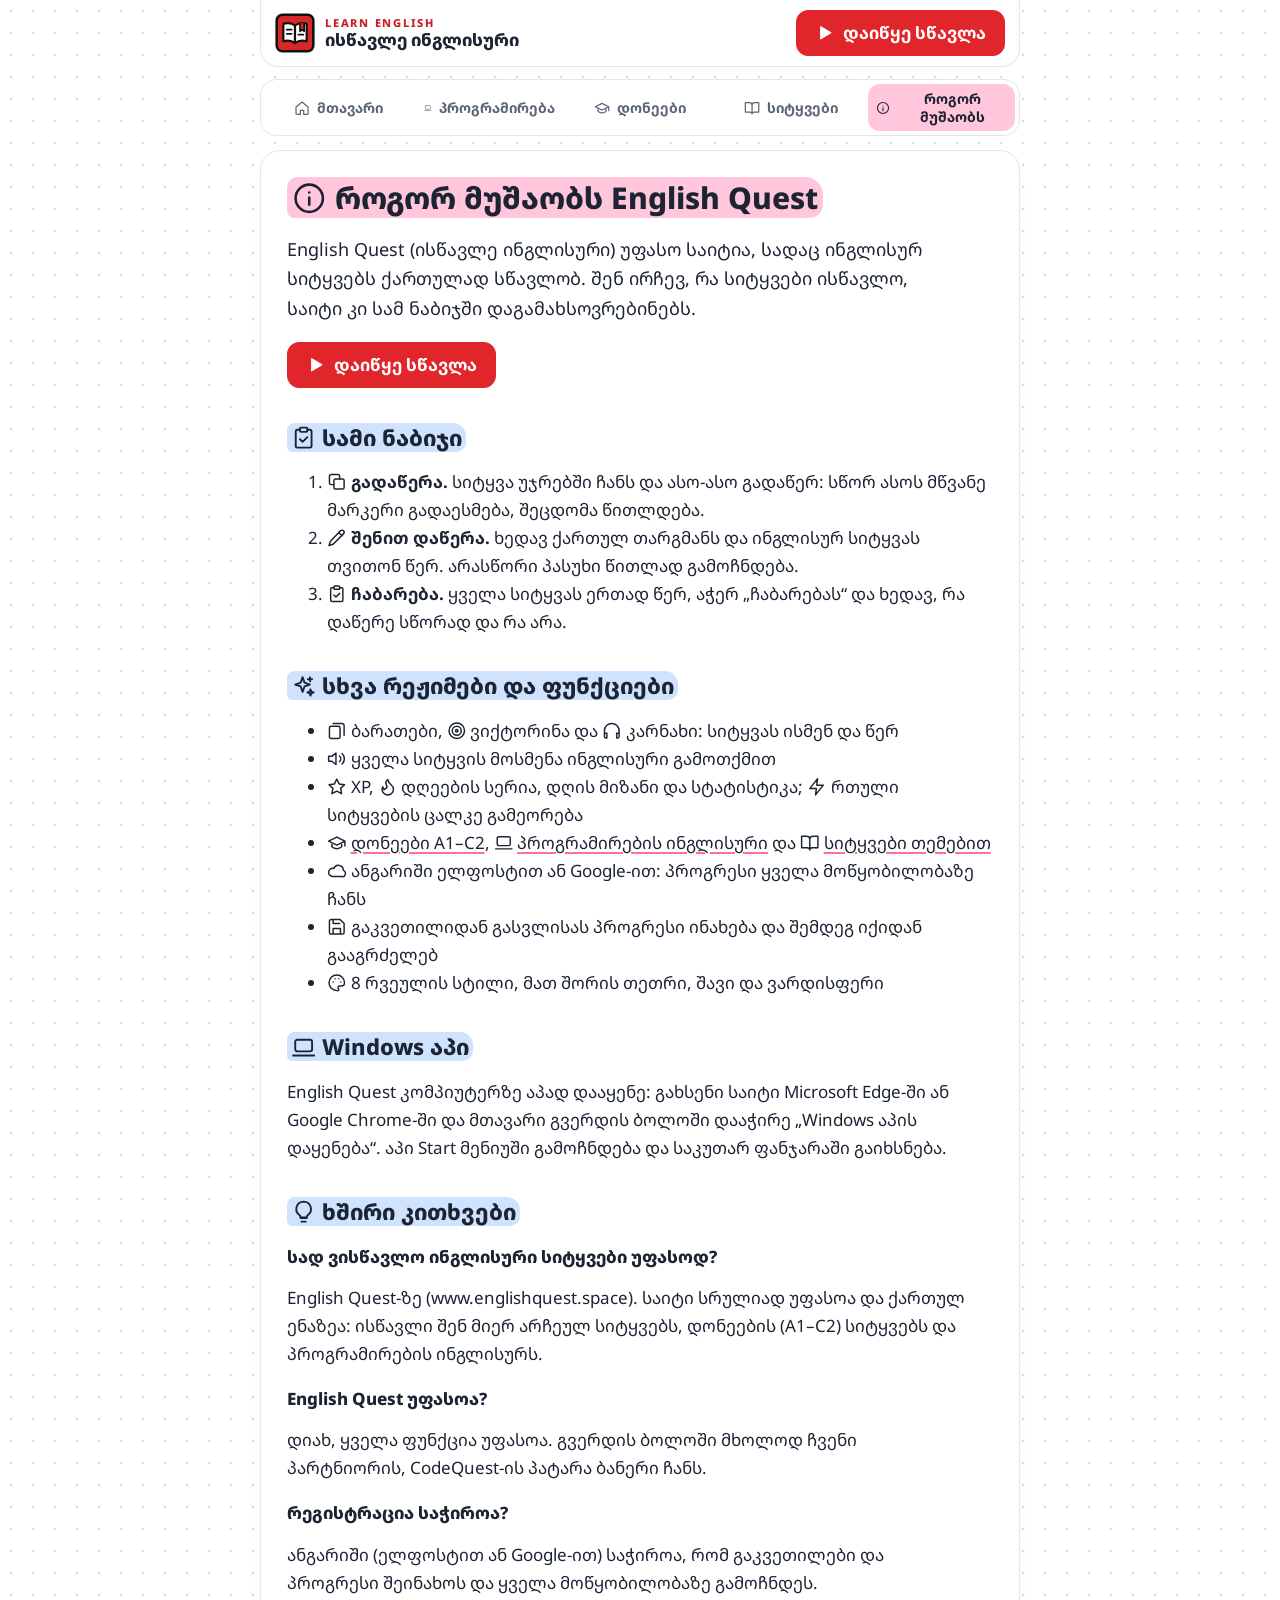
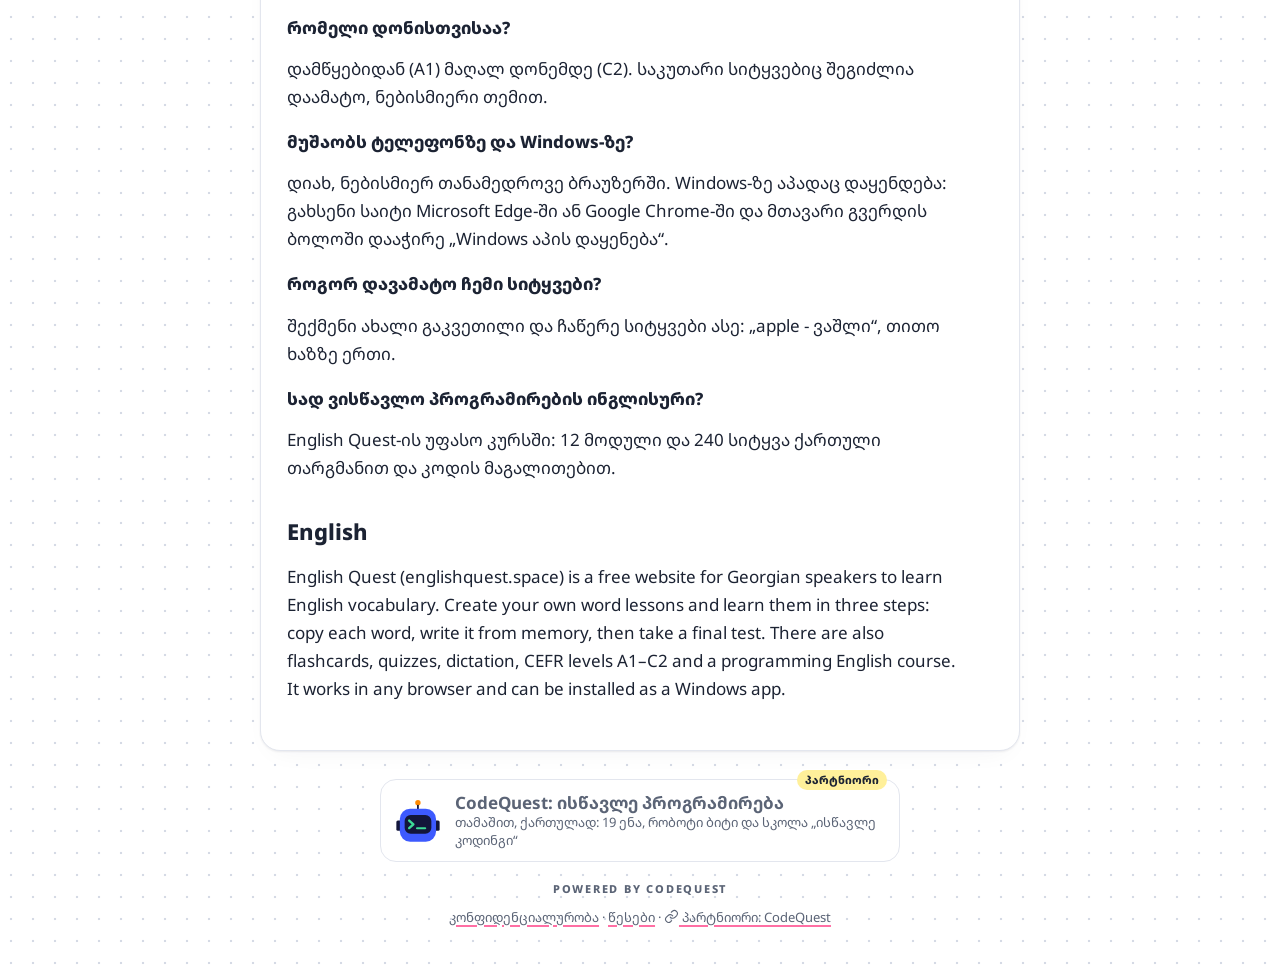
==== commit 31f06244: "Redesign the site as a study-notes notebook with line icons White dot-grid paper, the next word on a" ====
--- a/about.html
+++ b/about.html
@@ -15,7 +15,7 @@
 <meta property="og:image" content="https://www.englishquest.space/icon-512.png">
 <meta name="twitter:card" content="summary">
 <link rel="manifest" href="manifest.webmanifest">
-<meta name="theme-color" content="#25262a">
+<meta name="theme-color" content="#f6f7fb">
 <link rel="icon" type="image/svg+xml" href="data:image/svg+xml,%3Csvg xmlns='http://www.w3.org/2000/svg' viewBox='0 0 48 48'%3E%3Crect x='2' y='2' width='44' height='44' rx='7' fill='%23d62828' stroke='%23111' stroke-width='3'/%3E%3Cpath d='M24 15c-4-3-9-3.5-14-2v21c5-1.5 10-1 14 2z' fill='%23fff' stroke='%23111' stroke-width='2.6' stroke-linejoin='round'/%3E%3Cpath d='M24 15c4-3 9-3.5 14-2v21c-5-1.5-10-1-14 2z' fill='%23fff' stroke='%23111' stroke-width='2.6' stroke-linejoin='round'/%3E%3C/svg%3E">
 <link rel="icon" type="image/png" sizes="192x192" href="icon-192.png">
 <!-- Vercel Web Analytics: ანონიმური ვიზიტების სტატისტიკა (cookie-ების გარეშე) -->
@@ -26,26 +26,82 @@
 <script type="application/ld+json">{"@context":"https://schema.org","url":"https://www.englishquest.space/about","@type":"FAQPage","mainEntity":[{"@type":"Question","name":"სად ვისწავლო ინგლისური სიტყვები უფასოდ?","acceptedAnswer":{"@type":"Answer","text":"English Quest-ზე (www.englishquest.space). საიტი სრულიად უფასოა და ქართულ ენაზეა: ისწავლი შენ მიერ არჩეულ სიტყვებს, დონეების (A1–C2) სიტყვებს და პროგრამირების ინგლისურს."}},{"@type":"Question","name":"English Quest უფასოა?","acceptedAnswer":{"@type":"Answer","text":"დიახ, ყველა ფუნქცია უფასოა. გვერდის ბოლოში მხოლოდ ჩვენი პარტნიორის, CodeQuest-ის პატარა ბანერი ჩანს."}},{"@type":"Question","name":"რეგისტრაცია საჭიროა?","acceptedAnswer":{"@type":"Answer","text":"ანგარიში (ელფოსტით ან Google-ით) საჭიროა, რომ გაკვეთილები და პროგრესი შეინახოს და ყველა მოწყობილობაზე გამოჩნდეს."}},{"@type":"Question","name":"რომელი დონისთვისაა?","acceptedAnswer":{"@type":"Answer","text":"დამწყებიდან (A1) მაღალ დონემდე (C2). საკუთარი სიტყვებიც შეგიძლია დაამატო, ნებისმიერი თემით."}},{"@type":"Question","name":"მუშაობს ტელეფონზე და Windows-ზე?","acceptedAnswer":{"@type":"Answer","text":"დიახ, ნებისმიერ თანამედროვე ბრაუზერში. Windows-ზე აპადაც დაყენდება: გახსენი საიტი Microsoft Edge-ში ან Google Chrome-ში და მთავარი გვერდის ბოლოში დააჭირე „Windows აპის დაყენება“."}},{"@type":"Question","name":"როგორ დავამატო ჩემი სიტყვები?","acceptedAnswer":{"@type":"Answer","text":"შექმენი ახალი გაკვეთილი და ჩაწერე სიტყვები ასე: „apple - ვაშლი“, თითო ხაზზე ერთი."}},{"@type":"Question","name":"სად ვისწავლო პროგრამირების ინგლისური?","acceptedAnswer":{"@type":"Answer","text":"English Quest-ის უფასო კურსში: 12 მოდული და 240 სიტყვა ქართული თარგმანით და კოდის მაგალითებით."}}]}</script>
 </head>
 <body>
-<svg width="0" height="0" style="position:absolute" aria-hidden="true" focusable="false">
-  <filter id="rbw" x="-10%" y="-10%" width="120%" height="120%" color-interpolation-filters="sRGB">
-    <feColorMatrix in="SourceGraphic" type="matrix" result="gray"
-      values="0.2126 0.7152 0.0722 0 0  0.2126 0.7152 0.0722 0 0  0.2126 0.7152 0.0722 0 0  0 0 0 1 0"/>
-    <feComponentTransfer in="gray" result="gray">
-      <feFuncR type="linear" slope="1.3" intercept="-0.15"/>
-      <feFuncG type="linear" slope="1.3" intercept="-0.15"/>
-      <feFuncB type="linear" slope="1.3" intercept="-0.15"/>
-    </feComponentTransfer>
-    <feComponentTransfer in="gray" result="tone">
-      <feFuncR type="table" tableValues="0.067 0.541 0.839 0.949 1"/>
-      <feFuncG type="table" tableValues="0.067 0.078 0.157 0.639 1"/>
-      <feFuncB type="table" tableValues="0.067 0.078 0.157 0.639 1"/>
-    </feComponentTransfer>
-    <feMorphology in="SourceAlpha" operator="dilate" radius="0.45" result="fat"/>
-    <feFlood style="flood-color: var(--emo-edge); flood-opacity: var(--emo-edge-a)"/>
-    <feComposite in2="fat" operator="in" result="outline"/>
-    <feMerge><feMergeNode in="outline"/><feMergeNode in="tone"/></feMerge>
-  </filter>
-</svg>
+<svg width="0" height="0" style="position:absolute" aria-hidden="true" focusable="false"><defs>
+  <symbol id="i-target" viewBox="0 0 24 24"><circle cx="12" cy="12" r="9.5"/><circle cx="12" cy="12" r="5.5"/><circle cx="12" cy="12" r="1.5"/></symbol>
+  <symbol id="i-volume" viewBox="0 0 24 24"><path d="M11 5 6 9H2v6h4l5 4zM15.5 8.5a5 5 0 0 1 0 7M18.5 5.5a9 9 0 0 1 0 13"/></symbol>
+  <symbol id="i-laptop" viewBox="0 0 24 24"><rect x="4" y="4.5" width="16" height="11" rx="2"/><path d="M2 19.5h20"/></symbol>
+  <symbol id="i-cap" viewBox="0 0 24 24"><path d="M22 10 12 5 2 10l10 5 10-5zM6 12v5c3 3 9 3 12 0v-5M22 10v6"/></symbol>
+  <symbol id="i-check-circle" viewBox="0 0 24 24"><circle cx="12" cy="12" r="9.5"/><path d="m8 12.5 2.8 2.8L16 9.5"/></symbol>
+  <symbol id="i-check" viewBox="0 0 24 24"><path d="M20 6 9 17l-5-5"/></symbol>
+  <symbol id="i-clipboard" viewBox="0 0 24 24"><rect x="8.5" y="2.5" width="7" height="4" rx="1"/><path d="M8.5 4.5H6a1.5 1.5 0 0 0-1.5 1.5v14A1.5 1.5 0 0 0 6 21.5h12a1.5 1.5 0 0 0 1.5-1.5V6A1.5 1.5 0 0 0 18 4.5h-2.5M8.5 13.5l2.5 2.5 4.5-4.5"/></symbol>
+  <symbol id="i-cloud" viewBox="0 0 24 24"><path d="M17.5 19H7a5 5 0 1 1 1.4-9.8A6 6 0 0 1 20 11.5a3.8 3.8 0 0 1-2.5 7.5z"/></symbol>
+  <symbol id="i-book" viewBox="0 0 24 24"><path d="M4.5 19V5.5a3 3 0 0 1 3-3h12v15h-12a3 3 0 0 0-3 3 1.5 1.5 0 0 0 1.5 1.5h13.5M9 7h6"/></symbol>
+  <symbol id="i-book-open" viewBox="0 0 24 24"><path d="M2 4h6a4 4 0 0 1 4 4v13a3 3 0 0 0-3-3H2zM22 4h-6a4 4 0 0 0-4 4v13a3 3 0 0 1 3-3h7z"/></symbol>
+  <symbol id="i-copy" viewBox="0 0 24 24"><rect x="8.5" y="8.5" width="12.5" height="12.5" rx="2"/><path d="M15.5 8.5V5a2 2 0 0 0-2-2H5a2 2 0 0 0-2 2v8.5a2 2 0 0 0 2 2h3.5"/></symbol>
+  <symbol id="i-pencil" viewBox="0 0 24 24"><path d="M16.5 3.5a2.6 2.6 0 0 1 3.7 3.7L7.5 20 2.5 21.5 4 16.5zM14.5 5.5l4 4"/></symbol>
+  <symbol id="i-alert" viewBox="0 0 24 24"><path d="M10.3 3.9 1.8 18a2 2 0 0 0 1.7 3h17a2 2 0 0 0 1.7-3L13.7 3.9a2 2 0 0 0-3.4 0zM12 9v4M12 17h.01"/></symbol>
+  <symbol id="i-trash" viewBox="0 0 24 24"><path d="M3 6h18M8.5 6V4h7v2M18.5 6l-1 14.5h-11L5.5 6M10 10.5v6M14 10.5v6"/></symbol>
+  <symbol id="i-cards" viewBox="0 0 24 24"><rect x="3" y="6.5" width="13" height="15" rx="2"/><path d="M7.5 3h11A2.5 2.5 0 0 1 21 5.5v12"/></symbol>
+  <symbol id="i-headphones" viewBox="0 0 24 24"><path d="M3 18v-6a9 9 0 0 1 18 0v6M21 19a2 2 0 0 1-2 2h-1v-6h3zM3 19a2 2 0 0 0 2 2h1v-6H3z"/></symbol>
+  <symbol id="i-star" viewBox="0 0 24 24"><path d="M12 2.5l2.9 6 6.6.9-4.8 4.6 1.2 6.5L12 17.4l-5.9 3.1 1.2-6.5-4.8-4.6 6.6-.9z"/></symbol>
+  <symbol id="i-flame" viewBox="0 0 24 24"><path d="M8.5 14.5A2.5 2.5 0 0 0 11 12c0-1.4-.5-2-1-3-1-2.1-.2-4 2-6 .5 2.5 2 4.9 4 6.5 2 1.6 3 3.5 3 5.5a7 7 0 1 1-14 0c0-1.2.4-2.3 1-3 0 1.4.5 2.5 1.5 3.5z"/></symbol>
+  <symbol id="i-user" viewBox="0 0 24 24"><circle cx="12" cy="8" r="4"/><path d="M4 21v-1a6 6 0 0 1 6-6h4a6 6 0 0 1 6 6v1"/></symbol>
+  <symbol id="i-users" viewBox="0 0 24 24"><circle cx="9" cy="7.5" r="3.5"/><path d="M2.5 20.5v-1a5.5 5.5 0 0 1 11 0v1M16 4.2a3.5 3.5 0 0 1 0 6.6M21.5 20.5v-1a5.5 5.5 0 0 0-3.5-5.1"/></symbol>
+  <symbol id="i-sparkles" viewBox="0 0 24 24"><path d="M11 3l1.8 5.2L18 10l-5.2 1.8L11 17l-1.8-5.2L4 10l5.2-1.8zM18.5 14.5l.8 2.2 2.2.8-2.2.8-.8 2.2-.8-2.2-2.2-.8 2.2-.8zM18 3v4M16 5h4"/></symbol>
+  <symbol id="i-zap" viewBox="0 0 24 24"><path d="M13 2 3.5 14h8l-1 8L20 10h-8z"/></symbol>
+  <symbol id="i-trophy" viewBox="0 0 24 24"><path d="M8 21h8M12 16.5V21M7 3.5h10v5.5a5 5 0 0 1-10 0zM7 5.5H4.5a3 3 0 0 0 3 4.5M17 5.5h2.5a3 3 0 0 1-3 4.5"/></symbol>
+  <symbol id="i-chart" viewBox="0 0 24 24"><path d="M3 3v18h18M8 17v-4M13 17V7M18 17v-7"/></symbol>
+  <symbol id="i-trend" viewBox="0 0 24 24"><path d="M22 7l-8.5 8.5-5-5L2 17M16 7h6v6"/></symbol>
+  <symbol id="i-sliders" viewBox="0 0 24 24"><path d="M4 21v-7M4 10V3M12 21v-9M12 8V3M20 21v-5M20 12V3M1 14h6M9 8h6M17 16h6"/></symbol>
+  <symbol id="i-keyboard" viewBox="0 0 24 24"><rect x="2" y="5" width="20" height="14" rx="2"/><path d="M6 9h.01M10 9h.01M14 9h.01M18 9h.01M6 12.5h.01M18 12.5h.01M8 15.5h8"/></symbol>
+  <symbol id="i-lock" viewBox="0 0 24 24"><rect x="4" y="11" width="16" height="10" rx="2"/><path d="M8 11V7a4 4 0 0 1 8 0v4"/></symbol>
+  <symbol id="i-award" viewBox="0 0 24 24"><circle cx="12" cy="9" r="6"/><path d="M8.5 14 7 22l5-3 5 3-1.5-8"/></symbol>
+  <symbol id="i-refresh" viewBox="0 0 24 24"><path d="M21 12a9 9 0 0 1-15.5 6.2L3 15.5M3 12a9 9 0 0 1 15.5-6.2L21 8.5M21 3.5v5h-5M3 20.5v-5h5"/></symbol>
+  <symbol id="i-timer" viewBox="0 0 24 24"><circle cx="12" cy="13.5" r="8"/><path d="M12 9.5v4l2.5 2M9.5 2.5h5"/></symbol>
+  <symbol id="i-palette" viewBox="0 0 24 24"><path d="M12 21.5a9.5 9.5 0 1 1 9.5-9.5c0 2.8-1.9 4-4 4h-2.2a1.8 1.8 0 0 0-1.3 3.1A1.5 1.5 0 0 1 12 21.5z"/><path d="M7.5 11h.01M10 7h.01M14.5 7h.01M17 11h.01"/></symbol>
+  <symbol id="i-smile" viewBox="0 0 24 24"><circle cx="12" cy="12" r="9.5"/><path d="M8 14s1.5 2 4 2 4-2 4-2M9 9h.01M15 9h.01"/></symbol>
+  <symbol id="i-mail" viewBox="0 0 24 24"><rect x="2.5" y="4.5" width="19" height="15" rx="2"/><path d="m21.5 6.5-9.5 7-9.5-7"/></symbol>
+  <symbol id="i-save" viewBox="0 0 24 24"><path d="M5 3h11l5 5v11a2 2 0 0 1-2 2H5a2 2 0 0 1-2-2V5a2 2 0 0 1 2-2zM7.5 3v5h8M7.5 21v-7h9v7"/></symbol>
+  <symbol id="i-gauge" viewBox="0 0 24 24"><path d="M12 14l-3.5-3.5M3.3 19a10 10 0 1 1 17.4 0"/></symbol>
+  <symbol id="i-download" viewBox="0 0 24 24"><path d="M12 3v12M7 10l5 5 5-5M5 21h14"/></symbol>
+  <symbol id="i-upload" viewBox="0 0 24 24"><path d="M12 21V9M7 14l5-5 5 5M5 3h14"/></symbol>
+  <symbol id="i-x-circle" viewBox="0 0 24 24"><circle cx="12" cy="12" r="9.5"/><path d="M15 9l-6 6M9 9l6 6"/></symbol>
+  <symbol id="i-info" viewBox="0 0 24 24"><circle cx="12" cy="12" r="9.5"/><path d="M12 16.5v-5M12 8h.01"/></symbol>
+  <symbol id="i-paw" viewBox="0 0 24 24"><circle cx="5" cy="10" r="2"/><circle cx="9" cy="5" r="2"/><circle cx="15" cy="5" r="2"/><circle cx="19" cy="10" r="2"/><path d="M12 12c-3 0-6 4-6 7 0 2 2 2 3 2s2-1 3-1 2 1 3 1 3 0 3-2c0-3-3-7-6-7z"/></symbol>
+  <symbol id="i-hash" viewBox="0 0 24 24"><path d="M4 9h16M4 15h16M10 3 8 21M16 3l-2 18"/></symbol>
+  <symbol id="i-apple" viewBox="0 0 24 24"><path d="M12 7c-1.5-1-3-1.4-4.5-1C4.5 6.8 3.3 10 4 14c.8 4 3.5 7 5.5 7 1 0 1.5-.5 2.5-.5s1.5.5 2.5.5c2 0 4.7-3 5.5-7 .7-4-.5-7.2-3.5-8-1.5-.4-3 0-4.5 1zM12 7c0-2.5 1-4 3-4.5"/></symbol>
+  <symbol id="i-activity" viewBox="0 0 24 24"><path d="M22 12h-4l-3 9L9 3l-3 9H2"/></symbol>
+  <symbol id="i-rocket" viewBox="0 0 24 24"><path d="M4.5 16.5c-1.5 1.3-2 5-2 5s3.7-.5 5-2c.7-.8.7-2.1-.1-2.9a2.2 2.2 0 0 0-2.9-.1zM12 15l-3-3a22 22 0 0 1 2-4A12.9 12.9 0 0 1 22 2c0 2.7-.8 7.5-6 11a22.4 22.4 0 0 1-4 2zM9 12H4s.6-3 2-4c1.6-1.1 5 0 5 0M12 15v5s3-.6 4-2c1.1-1.6 0-5 0-5"/></symbol>
+  <symbol id="i-puzzle" viewBox="0 0 24 24"><path d="M4 7.5h4a2.2 2.2 0 1 1 4.4 0H16v4a2.2 2.2 0 1 1 0 4.4V20H4z"/></symbol>
+  <symbol id="i-package" viewBox="0 0 24 24"><path d="M21 8 12 3 3 8v8l9 5 9-5zM3 8l9 5 9-5M12 13v8M7.5 5.5l9 5"/></symbol>
+  <symbol id="i-plus" viewBox="0 0 24 24"><path d="M5 12h14M12 5v14"/></symbol>
+  <symbol id="i-shuffle" viewBox="0 0 24 24"><path d="M2 18h3.5a4 4 0 0 0 3.3-1.7l6.4-8.6A4 4 0 0 1 18.5 6H22M2 6h3.5a4 4 0 0 1 3 1.4M22 18h-3.5a4 4 0 0 1-3-1.4M18 2l4 4-4 4M18 14l4 4-4 4"/></symbol>
+  <symbol id="i-building" viewBox="0 0 24 24"><path d="M3 21.5h18M6 18v-7M10 18v-7M14 18v-7M18 18v-7M12 2.5l9 5H3z"/></symbol>
+  <symbol id="i-bug" viewBox="0 0 24 24"><rect x="7.5" y="6.5" width="9" height="14" rx="4.5"/><path d="M12 20.5v-9M7.5 11H3.5M20.5 11h-4M7.5 15.5H3M21 15.5h-4.5M9.5 6.5 8 3.5M14.5 6.5 16 3.5"/></symbol>
+  <symbol id="i-globe" viewBox="0 0 24 24"><circle cx="12" cy="12" r="9.5"/><path d="M2.5 12h19M12 2.5a14.5 14.5 0 0 1 0 19M12 2.5a14.5 14.5 0 0 0 0 19"/></symbol>
+  <symbol id="i-database" viewBox="0 0 24 24"><ellipse cx="12" cy="5" rx="8.5" ry="3"/><path d="M3.5 5v14c0 1.7 3.8 3 8.5 3s8.5-1.3 8.5-3V5M3.5 12c0 1.7 3.8 3 8.5 3s8.5-1.3 8.5-3"/></symbol>
+  <symbol id="i-leaf" viewBox="0 0 24 24"><path d="M11 20A7 7 0 0 1 9.8 6.1C15.5 5 17 4.5 19 2c1 2 2 4.2 2 8 0 5.5-4.8 10-10 10zM2 21c0-3 1.9-5.4 5.1-6"/></symbol>
+  <symbol id="i-wrench" viewBox="0 0 24 24"><path d="M14.7 6.3a1 1 0 0 0 0 1.4l1.6 1.6a1 1 0 0 0 1.4 0l3.8-3.8a6 6 0 0 1-7.9 7.9l-6.9 6.9a2.1 2.1 0 0 1-3-3l6.9-6.9a6 6 0 0 1 7.9-7.9z"/></symbol>
+  <symbol id="i-eye" viewBox="0 0 24 24"><path d="M2 12s3.5-7 10-7 10 7 10 7-3.5 7-10 7S2 12 2 12z"/><circle cx="12" cy="12" r="3"/></symbol>
+  <symbol id="i-pause" viewBox="0 0 24 24"><path d="M8 5v14M16 5v14"/></symbol>
+  <symbol id="i-play" viewBox="0 0 24 24"><path d="M7 4.5v15l12.5-7.5z"/></symbol>
+  <symbol id="i-bulb" viewBox="0 0 24 24"><path d="M9 18h6M10 21.5h4M12 2.5a7 7 0 0 0-4 12.7c.6.5 1 1.3 1 2.3h6c0-1 .4-1.8 1-2.3A7 7 0 0 0 12 2.5z"/></symbol>
+  <symbol id="i-thumbs" viewBox="0 0 24 24"><path d="M7 10v11M15 5.9 14 10h5.8a2 2 0 0 1 2 2.3l-1.4 7a2 2 0 0 1-2 1.7H7V10l4-8a3 3 0 0 1 4 3.9zM3 10h4v11H3z"/></symbol>
+  <symbol id="i-logout" viewBox="0 0 24 24"><path d="M9 21H5a2 2 0 0 1-2-2V5a2 2 0 0 1 2-2h4M16 17l5-5-5-5M21 12H9"/></symbol>
+  <symbol id="i-sun" viewBox="0 0 24 24"><circle cx="12" cy="12" r="4"/><path d="M12 2v2M12 20v2M4.9 4.9l1.4 1.4M17.7 17.7l1.4 1.4M2 12h2M20 12h2M4.9 19.1l1.4-1.4M17.7 6.3l1.4-1.4"/></symbol>
+  <symbol id="i-moon" viewBox="0 0 24 24"><path d="M12 3a6 6 0 0 0 9 9 9 9 0 1 1-9-9z"/></symbol>
+  <symbol id="i-contrast" viewBox="0 0 24 24"><circle cx="12" cy="12" r="9.5"/><path d="M12 2.5v19a9.5 9.5 0 0 0 0-19z" fill="currentColor"/></symbol>
+  <symbol id="i-notebook" viewBox="0 0 24 24"><rect x="5" y="2.5" width="15" height="19" rx="2"/><path d="M2.5 7h4M2.5 12h4M2.5 17h4M10 7.5h6M10 11h4"/></symbol>
+  <symbol id="i-wave" viewBox="0 0 24 24"><path d="M2 7c2 0 2-2 4-2s2 2 4 2 2-2 4-2 2 2 4 2 2-2 4-2M2 13c2 0 2-2 4-2s2 2 4 2 2-2 4-2 2 2 4 2 2-2 4-2M2 19c2 0 2-2 4-2s2 2 4 2 2-2 4-2 2 2 4 2 2-2 4-2"/></symbol>
+  <symbol id="i-heart" viewBox="0 0 24 24"><path d="M19 14c1.5-1.5 3-3.2 3-5.5A5.5 5.5 0 0 0 16.5 3c-1.8 0-3 .5-4.5 2-1.5-1.5-2.7-2-4.5-2A5.5 5.5 0 0 0 2 8.5c0 2.3 1.5 4 3 5.5l7 7z"/></symbol>
+  <symbol id="i-kraft" viewBox="0 0 24 24"><path d="M6 2.5h9l4 4v15H6zM15 2.5v4h4M9 12h7M9 16h7"/></symbol>
+  <symbol id="i-home" viewBox="0 0 24 24"><path d="M3 10.5 12 3l9 7.5V20a1.5 1.5 0 0 1-1.5 1.5h-5v-6h-5v6h-5A1.5 1.5 0 0 1 3 20z"/></symbol>
+  <symbol id="i-x" viewBox="0 0 24 24"><path d="M18 6 6 18M6 6l12 12"/></symbol>
+  <symbol id="i-arrow-left" viewBox="0 0 24 24"><path d="M19 12H5M11 18l-6-6 6-6"/></symbol>
+  <symbol id="i-arrow-right" viewBox="0 0 24 24"><path d="M5 12h14M13 6l6 6-6 6"/></symbol>
+  <symbol id="i-more" viewBox="0 0 24 24"><path d="M6 12h.01M12 12h.01M18 12h.01" stroke-width="3"/></symbol>
+  <symbol id="i-link" viewBox="0 0 24 24"><path d="M10 13a5 5 0 0 0 7.5.5l3-3a5 5 0 0 0-7-7l-1.7 1.7M14 11a5 5 0 0 0-7.5-.5l-3 3a5 5 0 0 0 7 7l1.7-1.7"/></symbol>
+</defs></svg>
 <header class="top">
   <a class="logo" href="./"><svg class="logo-mark" viewBox="0 0 48 48" aria-hidden="true">
         <rect x="2" y="2" width="44" height="44" rx="7" fill="#d62828" stroke="#111" stroke-width="3"/>
@@ -54,34 +110,34 @@
         <path d="M30 12.2V22l2.5-2 2.5 2v-9.6" fill="#d62828" stroke="#111" stroke-width="2" stroke-linejoin="round"/>
         <path d="M14 20h6M14 25h6M28 26h6" stroke="#111" stroke-width="2" stroke-linecap="round"/>
       </svg><span><span class="en">LEARN ENGLISH</span><b>ისწავლე ინგლისური</b></span></a>
-  <a class="btn red" href="./">▶ დაიწყე სწავლა</a>
+  <a class="btn red" href="./"><svg class="i" aria-hidden="true"><use href="#i-play"/></svg> დაიწყე სწავლა</a>
 </header>
-<nav class="tabs" aria-label="გვერდები"><a href="./"><span class="emo">🏠</span> მთავარი</a><a href="course"><span class="emo">💻</span> პროგრამირება</a><a href="levels"><span class="emo">🎓</span> დონეები</a><a href="words"><span class="emo">📖</span> სიტყვები</a><a href="about" aria-current="page"><span class="emo">ℹ️</span> როგორ მუშაობს</a></nav>
+<nav class="tabs" aria-label="გვერდები"><a href="./"><svg class="i" aria-hidden="true"><use href="#i-home"/></svg> მთავარი</a><a href="course"><svg class="i" aria-hidden="true"><use href="#i-laptop"/></svg> პროგრამირება</a><a href="levels"><svg class="i" aria-hidden="true"><use href="#i-cap"/></svg> დონეები</a><a href="words"><svg class="i" aria-hidden="true"><use href="#i-book-open"/></svg> სიტყვები</a><a href="about" aria-current="page"><svg class="i" aria-hidden="true"><use href="#i-info"/></svg> როგორ მუშაობს</a></nav>
 <main>
-<h1><span class="emo">ℹ️</span> როგორ მუშაობს English Quest</h1>
+<h1><span class="mk"><svg class="i" aria-hidden="true"><use href="#i-info"/></svg> როგორ მუშაობს English Quest</span></h1>
 <p class="lead">English Quest (ისწავლე ინგლისური) უფასო საიტია, სადაც ინგლისურ სიტყვებს ქართულად სწავლობ.
 შენ ირჩევ, რა სიტყვები ისწავლო, საიტი კი სამ ნაბიჯში დაგამახსოვრებინებს.</p>
-<p><a class="btn red" href="./">▶ დაიწყე სწავლა</a></p>
-<h2><span class="emo">📝</span> სამი ნაბიჯი</h2>
+<p><a class="btn red" href="./"><svg class="i" aria-hidden="true"><use href="#i-play"/></svg> დაიწყე სწავლა</a></p>
+<h2><span class="mk"><svg class="i" aria-hidden="true"><use href="#i-clipboard"/></svg> სამი ნაბიჯი</span></h2>
 <ol>
-<li><b><span class="emo">✍️</span> გადაწერა.</b> სიტყვა ფირფიტებზე ჩანს და ასო-ასო გადაწერ: სწორი ასო თეთრდება, შეცდომა წითლდება.</li>
-<li><b><span class="emo">🧠</span> შენით დაწერა.</b> ხედავ ქართულ თარგმანს და ინგლისურ სიტყვას თვითონ წერ. არასწორი პასუხი წითლად გამოჩნდება.</li>
-<li><b><span class="emo">📝</span> ჩაბარება.</b> ყველა სიტყვას ერთად წერ, აჭერ „ჩაბარებას“ და ხედავ, რა დაწერე სწორად და რა არა.</li>
+<li><b><svg class="i" aria-hidden="true"><use href="#i-copy"/></svg> გადაწერა.</b> სიტყვა უჯრებში ჩანს და ასო-ასო გადაწერ: სწორ ასოს მწვანე მარკერი გადაესმება, შეცდომა წითლდება.</li>
+<li><b><svg class="i" aria-hidden="true"><use href="#i-pencil"/></svg> შენით დაწერა.</b> ხედავ ქართულ თარგმანს და ინგლისურ სიტყვას თვითონ წერ. არასწორი პასუხი წითლად გამოჩნდება.</li>
+<li><b><svg class="i" aria-hidden="true"><use href="#i-clipboard"/></svg> ჩაბარება.</b> ყველა სიტყვას ერთად წერ, აჭერ „ჩაბარებას“ და ხედავ, რა დაწერე სწორად და რა არა.</li>
 </ol>
-<h2><span class="emo">🎮</span> სხვა რეჟიმები და ფუნქციები</h2>
+<h2><span class="mk"><svg class="i" aria-hidden="true"><use href="#i-sparkles"/></svg> სხვა რეჟიმები და ფუნქციები</span></h2>
 <ul>
-<li><span class="emo">🃏</span> ბარათები, <span class="emo">🎯</span> ვიქტორინა და <span class="emo">🎧</span> კარნახი: სიტყვას ისმენ და წერ</li>
-<li><span class="emo">🔊</span> ყველა სიტყვის მოსმენა ინგლისური გამოთქმით</li>
-<li><span class="emo">⭐</span> XP, <span class="emo">🔥</span> დღეების სერია, დღის მიზანი და სტატისტიკა; <span class="emo">💪</span> რთული სიტყვების ცალკე გამეორება</li>
-<li><span class="emo">🎓</span> <a href="levels">დონეები A1–C2</a>, <span class="emo">💻</span> <a href="course">პროგრამირების ინგლისური</a> და <span class="emo">📖</span> <a href="words">სიტყვები თემებით</a></li>
-<li><span class="emo">☁️</span> ანგარიში ელფოსტით ან Google-ით: პროგრესი ყველა მოწყობილობაზე ჩანს</li>
-<li><span class="emo">💾</span> გაკვეთილიდან გასვლისას პროგრესი ინახება და შემდეგ იქიდან გააგრძელებ</li>
-<li><span class="emo">🚉</span> 8 სტილი, მათ შორის ნათელი და ღამის რეჟიმი</li>
+<li><svg class="i" aria-hidden="true"><use href="#i-cards"/></svg> ბარათები, <svg class="i" aria-hidden="true"><use href="#i-target"/></svg> ვიქტორინა და <svg class="i" aria-hidden="true"><use href="#i-headphones"/></svg> კარნახი: სიტყვას ისმენ და წერ</li>
+<li><svg class="i" aria-hidden="true"><use href="#i-volume"/></svg> ყველა სიტყვის მოსმენა ინგლისური გამოთქმით</li>
+<li><svg class="i" aria-hidden="true"><use href="#i-star"/></svg> XP, <svg class="i" aria-hidden="true"><use href="#i-flame"/></svg> დღეების სერია, დღის მიზანი და სტატისტიკა; <svg class="i" aria-hidden="true"><use href="#i-zap"/></svg> რთული სიტყვების ცალკე გამეორება</li>
+<li><svg class="i" aria-hidden="true"><use href="#i-cap"/></svg> <a href="levels">დონეები A1–C2</a>, <svg class="i" aria-hidden="true"><use href="#i-laptop"/></svg> <a href="course">პროგრამირების ინგლისური</a> და <svg class="i" aria-hidden="true"><use href="#i-book-open"/></svg> <a href="words">სიტყვები თემებით</a></li>
+<li><svg class="i" aria-hidden="true"><use href="#i-cloud"/></svg> ანგარიში ელფოსტით ან Google-ით: პროგრესი ყველა მოწყობილობაზე ჩანს</li>
+<li><svg class="i" aria-hidden="true"><use href="#i-save"/></svg> გაკვეთილიდან გასვლისას პროგრესი ინახება და შემდეგ იქიდან გააგრძელებ</li>
+<li><svg class="i" aria-hidden="true"><use href="#i-palette"/></svg> 8 რვეულის სტილი, მათ შორის თეთრი, შავი და ვარდისფერი</li>
 </ul>
-<h2><span class="emo">💻</span> Windows აპი</h2>
+<h2><span class="mk"><svg class="i" aria-hidden="true"><use href="#i-laptop"/></svg> Windows აპი</span></h2>
 <p>English Quest კომპიუტერზე აპად დააყენე: გახსენი საიტი Microsoft Edge-ში ან Google Chrome-ში და მთავარი გვერდის ბოლოში
 დააჭირე „Windows აპის დაყენება“. აპი Start მენიუში გამოჩნდება და საკუთარ ფანჯარაში გაიხსნება.</p>
-<h2><span class="emo">❓</span> ხშირი კითხვები</h2>
+<h2><span class="mk"><svg class="i" aria-hidden="true"><use href="#i-bulb"/></svg> ხშირი კითხვები</span></h2>
 <h3>სად ვისწავლო ინგლისური სიტყვები უფასოდ?</h3>
 <p>English Quest-ზე (www.englishquest.space). საიტი სრულიად უფასოა და ქართულ ენაზეა: ისწავლი შენ მიერ არჩეულ სიტყვებს, დონეების (A1–C2) სიტყვებს და პროგრამირების ინგლისურს.</p>
 <h3>English Quest უფასოა?</h3>
@@ -103,6 +159,6 @@
 It works in any browser and can be installed as a Windows app.</p>
 </main>
 <footer class="foot"><div class="pt"><a class="pt-ad" href="https://codequest.space/?utm_source=englishquest&amp;utm_medium=partner&amp;utm_campaign=pages" target="_blank" rel="noopener"><svg viewBox="0 0 305 290" width="46" height="44" aria-hidden="true"><circle cx="152" cy="24" r="18" fill="#FF8A00"/><rect x="146" y="38" width="12" height="30" fill="#13163A"/><rect x="9" y="142" width="34" height="67" rx="10" fill="#13163A"/><rect x="262" y="142" width="34" height="67" rx="10" fill="#13163A"/><rect x="32" y="63" width="240" height="219" rx="68" fill="#3D5AFE"/><rect x="64" y="105" width="177" height="125" rx="40" fill="#13163A"/><polyline points="94,142 122,167 94,192" fill="none" stroke="#3DDC97" stroke-width="16" stroke-linecap="round" stroke-linejoin="round"/><line x1="146" y1="193" x2="200" y2="193" stroke="#3DDC97" stroke-width="14" stroke-linecap="round"/></svg><span class="pt-t"><b>CodeQuest: ისწავლე პროგრამირება</b><em>თამაშით, ქართულად: 19 ენა, რობოტი ბიტი და სკოლა „ისწავლე კოდინგი“</em></span><span class="pt-tag">პარტნიორი</span></a></div><div class="by">Powered by codequest</div>
-  <div class="legal"><a href="privacy">კონფიდენციალურობა</a> · <a href="terms">წესები</a> · <a href="https://codequest.space/?utm_source=englishquest&amp;utm_medium=partner&amp;utm_campaign=pages" target="_blank" rel="noopener"><span class="emo">🤝</span> პარტნიორი: CodeQuest</a></div></footer>
+  <div class="legal"><a href="privacy">კონფიდენციალურობა</a> · <a href="terms">წესები</a> · <a href="https://codequest.space/?utm_source=englishquest&amp;utm_medium=partner&amp;utm_campaign=pages" target="_blank" rel="noopener"><svg class="i" aria-hidden="true"><use href="#i-link"/></svg> პარტნიორი: CodeQuest</a></div></footer>
 </body>
 </html>
--- a/site.css
+++ b/site.css
@@ -1,74 +1,80 @@
-/* საჯარო გვერდები (კურსი, დონეები, სიტყვები, როგორ მუშაობს, კონფიდენციალურობა, წესები), აპის „დაფის“ სტილით:
-   ფოლადისფერი ფონი, შავი პანელი, თეთრი ტექსტი, წითელი მთავარი ღილაკი. საკითხავი ტექსტი ჩვეულებრივი სიგანისაა, სათაურები ვიწრო */
+/* საჯარო გვერდები (კურსი, დონეები, სიტყვები, როგორ მუშაობს, კონფიდენციალურობა, წესები), აპის „რვეულის“ სტილით:
+   წერტილოვანი ფურცელი, თეთრი ფურცლები, გელის კალმის მელანი, ფერადი მარკერები, წითელი მთავარი ღილაკი */
 @font-face { font-family: "Noto Sans Georgian"; src: url(fonts/noto-sans-georgian-1.woff2) format("woff2");
              font-weight: 400 800; font-stretch: 62.5% 100%; font-display: swap; } /* SIL Open Font License */
-:root { --ground:#25262a; --panel:#111113; --raise:#1d1e21; --rule:#323439; --edge:#6a6c73; --ink:#f2f2ef; --mute:#a3a4a8;
-        --hi:#f2f2ef; --on-hi:#111113; --red:#d62828; --red-ink:#ff6b5e; --flap:#1a1a1d; --flap-ink:#f4f4f1;
-        --emo-edge:#fff; --emo-edge-a:.35; color-scheme: dark; }
+:root { --paper:#fff; --dot:#d5dae5; --card:#fff; --line:#e3e6ee; --ink:#1c2333; --mute:#5b6476; --red:#e0262b; --red-ink:#c81e24;
+        --hl:#ffc6dc; --hl2:#fff09a; --hl3:#bff0d8; --hl4:#cfe3ff; --mark:#ff6fa4; --lift:rgb(28 35 51 / .07); color-scheme: light; }
 * { box-sizing: border-box; }
-html { background: var(--ground); scrollbar-color: var(--edge) var(--ground); }
-body { margin: 0; padding: 0 12px 48px; background: var(--ground); color: var(--ink);
+html { background: var(--paper); }
+body { margin: 0; padding: 0 14px 48px; color: var(--ink);
+       background: var(--paper) radial-gradient(var(--dot) 1.1px, transparent 1.6px) 0 0 / 22px 22px;
        font: 400 17px/1.65 "Noto Sans Georgian", system-ui, sans-serif; }
-::selection { background: var(--red); color: #fff; }
-:focus-visible { outline: 2px solid var(--hi); outline-offset: 2px; }
-a { color: var(--ink); text-decoration-color: var(--red); text-decoration-thickness: 1px; text-underline-offset: 3px; }
-main { max-width: 760px; margin: 0 auto; padding: 8px 24px 28px; background: var(--panel); border: 1px solid var(--rule); overflow-wrap: break-word; }
+::selection { background: var(--hl); }
+:focus-visible { outline: 2.5px solid var(--mark); outline-offset: 2px; }
+a { color: var(--ink); text-decoration-color: var(--mark); text-decoration-thickness: 2px; text-underline-offset: 3px; }
+main { max-width: 760px; margin: 0 auto; padding: 10px 26px 30px; background: var(--card); border: 1px solid var(--line); border-radius: 20px;
+       box-shadow: 0 1px 2px var(--lift), 0 10px 28px -14px var(--lift); overflow-wrap: break-word; }
 main p, main li { max-width: 68ch; }
-h1, h2, h3 { font-weight: 800; font-stretch: 75%; line-height: 1.2; text-wrap: balance; }
-h1 { font-size: 30px; margin: 18px 0 8px; }
-h2 { font-size: 22px; margin: 34px 0 6px; padding-top: 16px; border-top: 1px solid var(--rule); }
+h1, h2, h3 { font-weight: 800; line-height: 1.25; text-wrap: balance; }
+/* სათაური მარკერით */
+/* სათაური მარკერით: თითო ხაზს თავისი მომრგვალებული ზოლი აქვს და ტექსტთან ერთად მთავრდება */
+.mk { padding: 0 .18em; background: var(--hl); border-radius: .35em .6em .45em .25em; -webkit-box-decoration-break: clone; box-decoration-break: clone; }
+h2 .mk { background: var(--hl4); }
+h1 { font-size: 30px; margin: 18px 0 10px; }
+h2 { font-size: 22px; margin: 36px 0 8px; }
 h3 { font-size: 17px; margin: 20px 0 2px; }
 .lead { font-size: 18px; }
 .muted { color: var(--mute); font-size: 15px; }
-hr { border: none; border-top: 1px solid var(--rule); margin: 30px 0; }
+hr { border: none; border-top: 1.5px dashed var(--line); margin: 30px 0; }
+.i { width: 1.15em; height: 1.15em; vertical-align: -.2em; fill: none; stroke: currentColor; stroke-width: 1.8; stroke-linecap: round; stroke-linejoin: round; }
+.emo { font-family: "Segoe UI Emoji", "Apple Color Emoji", "Noto Color Emoji", sans-serif; font-weight: 400; }
 
 /* ზედა ზოლი, მენიუ და ღილაკები, როგორც აპში */
 .top { max-width: 760px; margin: 0 auto 12px; display: flex; flex-wrap: wrap; align-items: center; justify-content: space-between; gap: 12px;
-       padding: 10px 12px; background: var(--panel); border: 1px solid var(--rule); border-top: 0; }
+       padding: 10px 14px; background: var(--card); border: 1px solid var(--line); border-top: 0; border-radius: 0 0 18px 18px; }
 .logo { display: flex; align-items: center; gap: 10px; text-decoration: none; }
-.logo svg { width: 38px; height: 38px; flex: none; }
-.logo .en { display: block; font-size: 11px; font-weight: 700; font-stretch: 75%; letter-spacing: .2em; line-height: 1.3; color: var(--red-ink); }
-.logo b { display: block; font-size: 17px; font-weight: 800; font-stretch: 75%; line-height: 1.15; }
-.btn { display: inline-flex; align-items: center; justify-content: center; min-height: 44px; padding: 8px 16px; font-weight: 700; font-stretch: 85%;
-       text-decoration: none; color: var(--ink); background: var(--raise); border: 1px solid var(--edge); border-radius: 2px; }
+.logo svg { width: 40px; height: 40px; flex: none; }
+.logo .en { display: block; font-size: 11px; font-weight: 800; letter-spacing: .16em; line-height: 1.3; color: var(--red-ink); }
+.logo b { display: block; font-size: 17px; font-weight: 800; line-height: 1.15; }
+.btn { display: inline-flex; align-items: center; justify-content: center; gap: 8px; min-height: 44px; padding: 8px 18px; font-weight: 700;
+       text-decoration: none; color: var(--ink); background: var(--card); border: 1.5px solid var(--line); border-radius: 12px; }
 .btn.red { background: var(--red); border-color: var(--red); color: #fff; }
-.btn.red:hover { background: #b51f1f; }
-.tabs { max-width: 760px; margin: 0 auto 12px; display: grid; grid-template-columns: repeat(auto-fit, minmax(100px, 1fr));
-        background: var(--panel); border: 1px solid var(--rule); }
-.tabs a { display: flex; align-items: center; justify-content: center; gap: 6px; min-height: 46px; padding: 6px 8px; text-align: center;
-          text-decoration: none; color: var(--mute); font-size: 14px; font-weight: 700; font-stretch: 80%; line-height: 1.25; box-shadow: -1px 0 0 var(--rule); }
-.tabs a:hover { color: var(--ink); }
-.tabs a[aria-current] { background: var(--hi); color: var(--on-hi); }
-/* სარჩევი: პატარა ფირფიტები */
+.btn.red .i { fill: currentColor; stroke-width: 1.4; }
+.btn.red:hover { background: #bd1d22; }
+.tabs { max-width: 760px; margin: 0 auto 14px; display: grid; grid-template-columns: repeat(auto-fit, minmax(110px, 1fr)); gap: 4px; padding: 4px;
+        background: var(--card); border: 1px solid var(--line); border-radius: 16px; }
+.tabs a { display: flex; align-items: center; justify-content: center; gap: 7px; min-height: 44px; padding: 6px 8px; text-align: center;
+          text-decoration: none; color: var(--mute); font-size: 14px; font-weight: 700; line-height: 1.25; border-radius: 12px; }
+.tabs a:hover { color: var(--ink); background: #f3f5f9; }
+.tabs a[aria-current] { color: var(--ink); background: var(--hl); }
+/* სარჩევი: ფერადი სტიკერები */
 .toc { display: flex; flex-wrap: wrap; gap: 6px; font-size: 14px; }
-.toc a { padding: 3px 9px; text-decoration: none; color: var(--flap-ink); border-radius: 2px;
-         background: linear-gradient(#262629 calc(50% - .5px), rgb(0 0 0 / .55) 0 calc(50% + .5px), var(--flap) 0); }
-.toc a:hover { outline: 1px solid var(--ink); }
+.toc a { padding: 4px 11px; text-decoration: none; border-radius: 99px; background: var(--hl2); }
+.toc a:nth-child(4n+2) { background: var(--hl3); } .toc a:nth-child(4n+3) { background: var(--hl4); } .toc a:nth-child(4n) { background: var(--hl); }
+.toc a:hover { outline: 1.5px solid var(--ink); }
 table { width: 100%; border-collapse: collapse; margin: 8px 0; font-variant-numeric: tabular-nums; }
-th { text-align: left; padding: 8px 10px; font-size: 12px; font-weight: 700; font-stretch: 75%; letter-spacing: .1em; text-transform: uppercase;
-     color: var(--mute); border-bottom: 1px solid var(--edge); }
-td { text-align: left; padding: 7px 10px; border-bottom: 1px solid var(--rule); }
-pre { padding: 12px 14px; background: #0b0b0c; color: var(--ink); border: 1px solid var(--rule); overflow-x: auto;
+th { text-align: left; padding: 8px 10px; font-size: 13px; font-weight: 700; color: var(--mute); border-bottom: 1.5px solid var(--line); }
+td { text-align: left; padding: 7px 10px; border-bottom: 1px solid var(--line); }
+tr:nth-child(even) td { background: #f7f8fb; }
+pre { padding: 12px 14px; background: #f3f5f9; color: var(--ink); border: 1px solid var(--line); border-radius: 12px; overflow-x: auto;
       font: 13px/1.55 ui-monospace, Consolas, "Courier New", monospace; }
 .foot { max-width: 760px; margin: 28px auto 0; text-align: center; font-size: 13px; color: var(--mute); }
 .foot a { color: var(--mute); }
-.foot .by { font-size: 11px; font-weight: 700; font-stretch: 75%; letter-spacing: .18em; text-transform: uppercase; }
+.foot .by { font-size: 11px; font-weight: 800; letter-spacing: .16em; text-transform: uppercase; }
 .foot .legal { margin-top: 8px; }
-/* ემოჯები წითელ-შავ-თეთრად, როგორც აპში (ფილტრი #rbw გვერდის დასაწყისშია) */
-.emo { font-family: "Segoe UI Emoji", "Apple Color Emoji", "Noto Color Emoji", sans-serif; font-weight: 400; filter: url(#rbw); }
 /* პარტნიორის პატარა რეკლამა (CodeQuest) */
 .pt { max-width: 520px; margin: 0 auto 18px; text-align: left; }
-.pt-ad { position: relative; display: flex; align-items: center; gap: 14px; padding: 12px 14px; background: var(--panel); color: var(--ink);
-         text-decoration: none; border: 1px solid var(--rule); transition: border-color .15s; }
+.pt-ad { position: relative; display: flex; align-items: center; gap: 14px; padding: 12px 14px; background: var(--card); color: var(--ink);
+         text-decoration: none; border: 1px solid var(--line); border-radius: 16px; transition: border-color .15s; }
 .pt-ad:hover { border-color: #3d5afe; }
 .pt-ad svg { flex: none; }
 .pt-t { display: grid; min-width: 0; }
 .pt-t b { font-size: 17px; line-height: 1.25; }
 .pt-t em { font-style: normal; font-size: 13px; line-height: 1.4; color: var(--mute); }
-.pt-tag { position: absolute; top: -9px; right: 10px; padding: 1px 7px; background: var(--hi); color: var(--on-hi); font-size: 11px; font-weight: 800; border-radius: 2px; }
+.pt-tag { position: absolute; top: -10px; right: 12px; padding: 1px 8px; background: var(--hl2); color: var(--ink); font-size: 11px; font-weight: 800; border-radius: 99px; }
 @media (max-width: 560px) {
   body { font-size: 16px; }
-  main { padding: 4px 16px 24px; }
-  h1 { font-size: 28px; }
+  main { padding: 6px 16px 24px; }
+  h1 { font-size: 27px; }
 }
 @media (prefers-reduced-motion: reduce) { * { transition: none !important; } }
